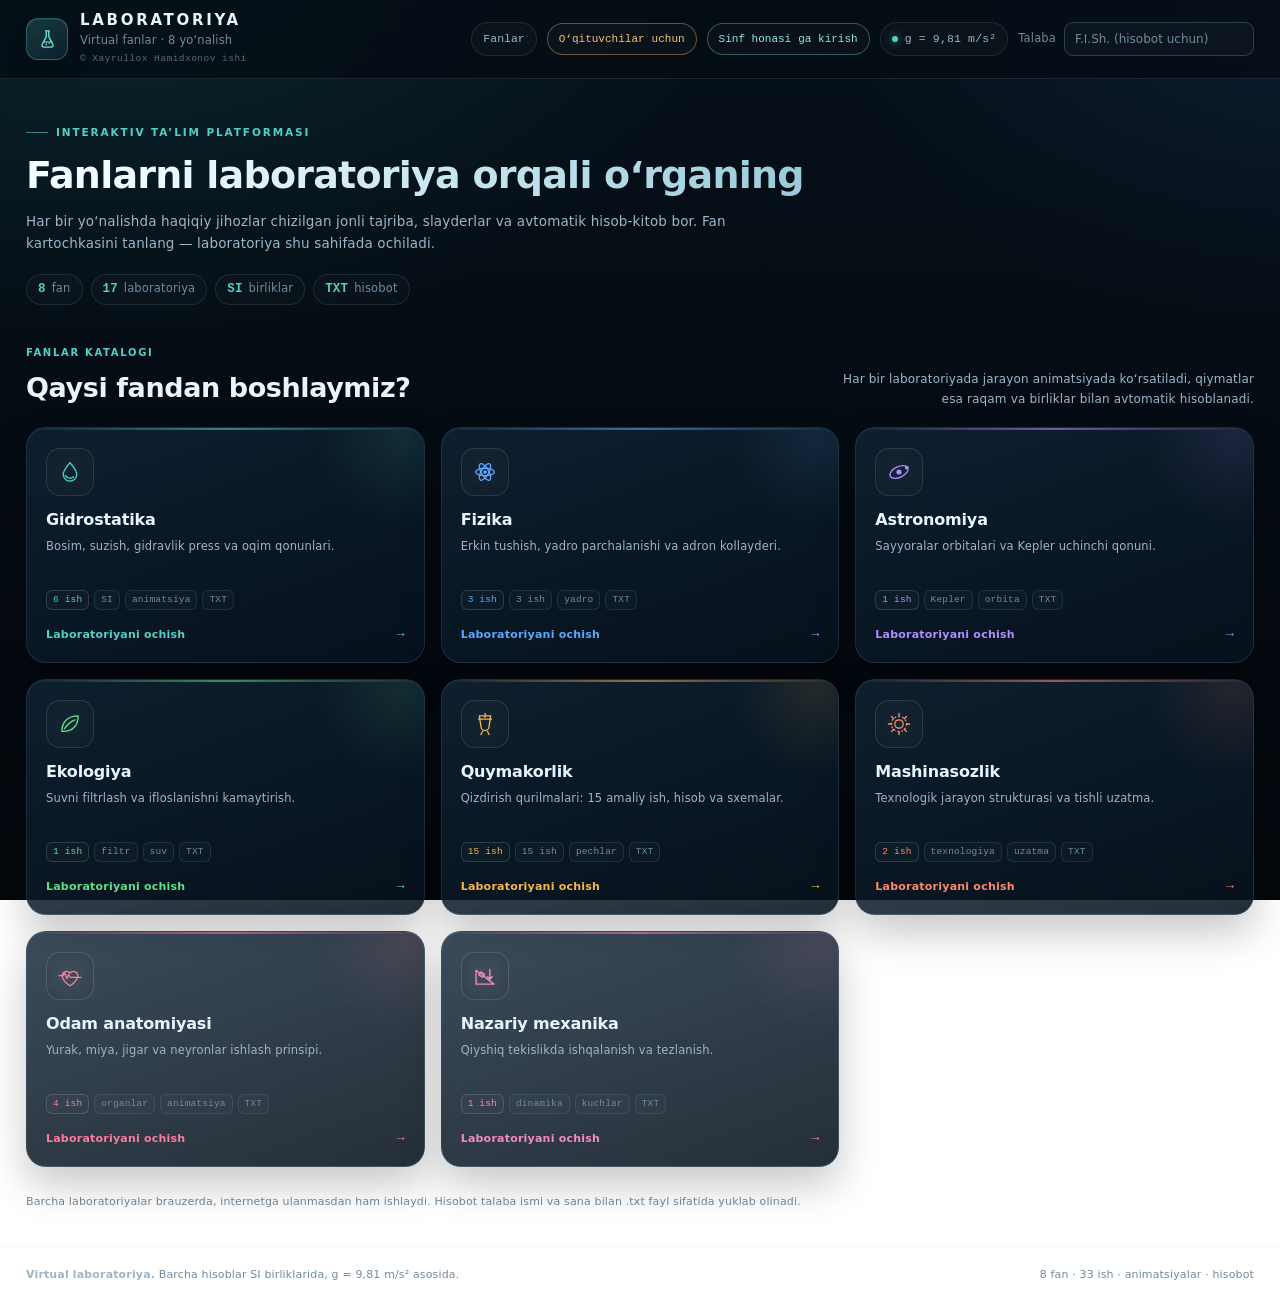
==== index.html @ 9d88ee36 "Replace demo teacher login with two hashed accounts Teacher IDs are twelve-digit numbers and passwor" ====
<!DOCTYPE html>
<html lang="uz">
<head>
<meta charset="UTF-8">
<meta name="viewport" content="width=device-width, initial-scale=1.0">
<title>Virtual laboratoriya — fanlar to‘plami</title>
<meta name="description" content="8 fan bo‘yicha interaktiv virtual laboratoriyalar: gidrostatika, fizika, astronomiya, ekologiya, quymakorlik, mashinasozlik, nazariy mexanika va odam anatomiyasi. Animatsiyalar, SI birliklar va hisobotlar.">
<style>
:root{
  --bg:#050d15;
  --ink:#e9f4fb;
  --muted:#9cb6c8;
  --dim:#6f8b9e;
  --line:rgba(150,205,235,.13);
  --line2:rgba(150,205,235,.24);
  --teal:#4fd1c5;
  --teal2:#2fb3a7;
  --amber:#f5b84b;
  --blue:#5aa9ff;
  --red:#ff6b6b;
  --green:#5ee08a;
  --panel:rgba(12,28,43,.72);
  --radius:18px;
  --mono:ui-monospace,SFMono-Regular,Menlo,Consolas,monospace;
  --ui:"Inter",system-ui,-apple-system,"Segoe UI",Roboto,sans-serif;
}
*{box-sizing:border-box}
html{scroll-behavior:smooth}
body{
  margin:0;
  color:var(--ink);
  background:
    radial-gradient(1100px 700px at 8% -8%,rgba(35,150,150,.18),transparent 60%),
    radial-gradient(900px 600px at 102% 0%,rgba(45,95,170,.16),transparent 55%),
    linear-gradient(180deg,#061019 0%,#050b12 55%,#04080d 100%);
  background-attachment:fixed;
  font-family:var(--ui);
  font-size:15px;
  line-height:1.5;
  letter-spacing:.01em;
  min-height:100vh;
  -webkit-font-smoothing:antialiased;
}
::selection{background:rgba(79,209,197,.28)}
button,input,select{font:inherit}
button{cursor:pointer}
h1,h2,h3,h4,p{margin:0}
ul{margin:0}
.shell{max-width:1460px;margin:0 auto;padding:0 26px}

/* ---------- top bar ---------- */
.topbar{
  position:sticky;top:0;z-index:60;
  background:rgba(5,13,20,.82);
  backdrop-filter:blur(18px);
  -webkit-backdrop-filter:blur(18px);
  border-bottom:1px solid var(--line);
}
.topbar-inner{
  max-width:1460px;margin:0 auto;padding:12px 26px;
  display:flex;align-items:center;gap:20px;
}
.brand{display:flex;align-items:center;gap:12px;min-width:0;color:inherit;text-decoration:none}
.brand-mark{
  width:42px;height:42px;flex:none;border-radius:12px;
  background:linear-gradient(145deg,rgba(79,209,197,.22),rgba(90,169,255,.10));
  border:1px solid rgba(79,209,197,.34);
  display:grid;place-items:center;
  box-shadow:inset 0 1px 0 rgba(255,255,255,.08),0 8px 24px rgba(0,0,0,.25);
}
.brand-mark svg{width:25px;height:25px}
.brand h1{font-size:15px;font-weight:750;letter-spacing:.18em;line-height:1.1}
.brand p{font-size:11.5px;color:var(--dim);margin-top:3px;white-space:nowrap}
.brand .credit{
  display:block;font-family:var(--mono);font-size:9.5px;letter-spacing:.05em;
  color:var(--dim);opacity:.72;margin-top:3px;white-space:nowrap;
  max-width:100%;overflow:hidden;text-overflow:ellipsis;
}
.top-metas{margin-left:auto;display:flex;align-items:center;gap:10px}
.chip{
  display:inline-flex;align-items:center;gap:7px;
  font-family:var(--mono);font-size:11.5px;color:var(--muted);
  border:1px solid var(--line);border-radius:999px;padding:7px 11px;
  background:rgba(255,255,255,.025);white-space:nowrap;
}
.chip i{width:6px;height:6px;border-radius:50%;background:var(--teal);box-shadow:0 0 10px rgba(79,209,197,.8)}
.nav-chip{cursor:pointer;transition:border-color .2s,color .2s,background .2s}
.nav-chip:hover{border-color:rgba(79,209,197,.45);color:var(--ink);background:rgba(79,209,197,.07)}
.student{display:flex;align-items:center;gap:8px;font-size:11.5px;color:var(--dim);white-space:nowrap}
.student input{
  width:190px;background:rgba(255,255,255,.03);border:1px solid var(--line2);
  border-radius:9px;padding:7px 10px;color:var(--ink);font-size:12px;outline:none;
  transition:border-color .2s,background .2s;
}
.student input:focus{border-color:rgba(79,209,197,.55);background:rgba(79,209,197,.05)}
.student input::placeholder{color:var(--dim)}
.nav-btn{
  display:inline-flex;align-items:center;gap:7px;cursor:pointer;
  font-family:var(--mono);font-size:11px;color:var(--muted);
  border:1px solid var(--line);border-radius:999px;padding:7px 11px;
  background:rgba(255,255,255,.025);white-space:nowrap;
  transition:border-color .2s,color .2s,background .2s;
}
.nav-btn:hover{color:var(--ink);border-color:var(--line2);background:rgba(255,255,255,.05)}
.nav-btn.teacher{border-color:rgba(245,184,75,.4);color:#f3c46d}
.nav-btn.teacher:hover{background:rgba(245,184,75,.09);border-color:rgba(245,184,75,.6)}
.nav-btn.join{border-color:rgba(79,209,197,.4);color:#8fe7de}
.nav-btn.join:hover{background:rgba(79,209,197,.09);border-color:rgba(79,209,197,.6)}

/* ---------- hero ---------- */
.hero{padding:38px 26px 6px;max-width:1460px;margin:0 auto}
.kicker{
  display:inline-flex;align-items:center;gap:8px;
  font-size:10.5px;font-weight:750;letter-spacing:.18em;text-transform:uppercase;
  color:var(--teal);margin-bottom:14px;
}
.kicker::before{content:"";width:22px;height:1px;background:var(--teal);opacity:.6}
.hero h2{
  font-size:clamp(25px,3vw,38px);line-height:1.12;font-weight:680;
  letter-spacing:-.02em;max-width:900px;
  background:linear-gradient(100deg,#f2fbff 10%,#b9dfea 55%,#7fb7c9 100%);
  -webkit-background-clip:text;background-clip:text;color:transparent;
}
.hero p{max-width:740px;color:var(--muted);font-size:13.5px;line-height:1.65;margin-top:13px}
.hero-stats{display:flex;flex-wrap:wrap;gap:8px;margin-top:20px}
.hero-stats span{
  display:inline-flex;align-items:baseline;gap:6px;font-size:11.5px;color:var(--dim);
  border:1px solid var(--line);border-radius:999px;padding:5px 11px;background:rgba(255,255,255,.02);
}
.hero-stats b{font-family:var(--mono);font-size:12.5px;color:var(--teal);font-weight:600}

/* ---------- tabs ---------- */
.tabs{
  display:flex;gap:7px;overflow-x:auto;scrollbar-width:none;
  padding:18px 26px 6px;max-width:1460px;margin:0 auto;
}
.tabs::-webkit-scrollbar{display:none}
.tab{
  display:inline-flex;align-items:center;gap:9px;flex:none;
  border:1px solid var(--line);border-radius:999px;
  background:rgba(255,255,255,.022);color:var(--muted);
  padding:9px 14px;font-size:12.5px;font-weight:550;
  transition:border-color .2s,background .2s,color .2s,transform .15s;
}
.tab:hover{border-color:var(--line2);color:var(--ink);background:rgba(255,255,255,.04)}
.tab .num{
  font-family:var(--mono);font-size:10px;color:var(--dim);
  border:1px solid var(--line);border-radius:6px;padding:1px 5px;line-height:1.4;
}
.tab.active{
  color:#f4fffd;border-color:rgba(79,209,197,.48);
  background:linear-gradient(135deg,rgba(79,209,197,.17),rgba(90,169,255,.08));
  box-shadow:0 0 0 1px rgba(79,209,197,.06) inset,0 8px 24px rgba(0,0,0,.22);
}
.tab.active .num{color:var(--teal);border-color:rgba(79,209,197,.35)}
.tab:active{transform:translateY(1px)}

/* ---------- lab layout ---------- */
main{padding-bottom:10px}
.lab{display:none;padding:20px 26px 0;max-width:1460px;margin:0 auto}
.lab.active{display:block;animation:fadein .35s ease}
@keyframes fadein{from{opacity:0;transform:translateY(6px)}to{opacity:1;transform:none}}
.lab-head{margin:9px 0 20px;max-width:900px}
.eyebrow{
  font-size:10px;font-weight:750;letter-spacing:.17em;text-transform:uppercase;
  color:var(--teal);margin-bottom:8px;
}
.lab-head h2{font-size:clamp(20px,2.2vw,28px);font-weight:650;letter-spacing:-.015em;line-height:1.22}
.lab-head .goal{color:var(--muted);font-size:13px;line-height:1.65;margin-top:9px;max-width:780px}
.lab-body{
  display:grid;grid-template-columns:minmax(0,1.55fr) minmax(330px,.85fr);
  gap:20px;align-items:start;
}
.stage-wrap{
  position:sticky;top:88px;
  border-radius:var(--radius);border:1px solid var(--line);
  background:#08131e;overflow:hidden;
  box-shadow:0 26px 70px rgba(0,0,0,.38);
}
.stage-wrap canvas{display:block;width:100%;height:auto;touch-action:none}
.anatomy-switch{
  position:absolute;z-index:8;top:14px;left:14px;display:inline-flex;gap:4px;padding:4px;
  border-radius:999px;background:rgba(5,16,25,.74);border:1px solid rgba(150,205,235,.2);
  backdrop-filter:blur(14px);-webkit-backdrop-filter:blur(14px);
  box-shadow:0 10px 26px rgba(0,0,0,.4);
}
.anatomy-switch[hidden]{display:none}
.anatomy-switch button{
  border:0;background:transparent;color:rgba(203,228,240,.66);
  font:650 11px/1 var(--ui);padding:9px 13px;border-radius:999px;transition:color .2s,background .2s;
}
.anatomy-switch button.active{
  color:#061319;
  background:linear-gradient(135deg,rgba(255,255,255,.97),var(--glow-solid,#9ff0e7));
  box-shadow:0 4px 16px rgba(0,0,0,.28);
}
.anatomy-3d{
  position:absolute;inset:0;z-index:6;overflow:hidden;
  background:
    radial-gradient(55% 60% at 50% 42%,var(--glow,rgba(255,122,156,.12)),transparent 74%),
    radial-gradient(85% 70% at 50% 118%,rgba(0,0,0,.65),transparent 62%),
    linear-gradient(180deg,#111820 0%,#0a0f14 72%,#080b0f 100%);
}
.anatomy-3d[hidden]{display:none}
.anatomy-3d canvas{position:absolute;inset:0;width:100%;height:100%;display:block;touch-action:none;cursor:grab}
.anatomy-3d canvas:active{cursor:grabbing}
.anatomy-chip{
  position:absolute;z-index:3;top:14px;right:14px;display:inline-flex;align-items:center;gap:7px;
  padding:8px 12px;border-radius:999px;background:rgba(8,14,20,.72);
  border:1px solid rgba(180,200,215,.16);backdrop-filter:blur(12px);
  font:700 10px/1 var(--mono);letter-spacing:.09em;color:rgba(228,232,236,.8);
}
.anatomy-chip i{width:6px;height:6px;border-radius:50%;background:var(--glow-solid,#7ee0c8);box-shadow:0 0 10px var(--glow-solid,#7ee0c8)}
.anatomy-material{
  position:absolute;z-index:3;left:14px;bottom:14px;display:inline-flex;gap:4px;padding:4px;
  border-radius:999px;background:rgba(8,14,20,.72);border:1px solid rgba(180,200,215,.16);
  backdrop-filter:blur(12px);-webkit-backdrop-filter:blur(12px);
}
.anatomy-material button{
  border:0;background:transparent;color:rgba(203,228,240,.66);
  font:650 10px/1 var(--ui);padding:8px 11px;border-radius:999px;transition:color .2s,background .2s;
}
.anatomy-material button.active{
  color:#061319;
  background:linear-gradient(135deg,rgba(255,255,255,.95),var(--glow-solid,#9ff0e7));
}
.anatomy-bottom{position:absolute;z-index:3;left:14px;right:14px;bottom:14px;display:flex;align-items:flex-end;justify-content:flex-end;gap:12px;pointer-events:none}
.anatomy-hint{font:500 10px/1.4 var(--mono);color:rgba(170,190,205,.55);text-align:right;text-shadow:0 1px 8px rgba(0,0,0,.5)}
@media (max-width:640px){
  .anatomy-switch{top:10px;left:10px}
  .anatomy-switch button{padding:8px 10px;font-size:10px}
  .anatomy-chip{top:10px;right:10px;font-size:9px;padding:7px 9px}
  .anatomy-material{left:10px;bottom:10px}
  .anatomy-material button{padding:7px 9px;font-size:9px}
  .anatomy-bottom{left:10px;right:10px;bottom:10px}
  .anatomy-hint{display:none}
}
.live-badge{
  position:absolute;right:14px;bottom:14px;
  display:inline-flex;align-items:center;gap:7px;
  font-family:var(--mono);font-size:10px;letter-spacing:.08em;text-transform:uppercase;
  color:var(--muted);background:rgba(5,14,22,.72);
  border:1px solid var(--line);border-radius:999px;padding:5px 9px;
  backdrop-filter:blur(8px);
}
.live-badge .dot{
  width:6px;height:6px;border-radius:50%;background:var(--green);
  box-shadow:0 0 0 0 rgba(94,224,138,.6);animation:pulse 2.2s infinite;
}
@keyframes pulse{
  0%{box-shadow:0 0 0 0 rgba(94,224,138,.5)}
  70%{box-shadow:0 0 0 7px rgba(94,224,138,0)}
  100%{box-shadow:0 0 0 0 rgba(94,224,138,0)}
}

/* ---------- side cards ---------- */
.side{display:flex;flex-direction:column;gap:12px;min-width:0}
.card{
  background:linear-gradient(180deg,rgba(15,34,51,.78),rgba(8,20,32,.78));
  border:1px solid var(--line);border-radius:16px;padding:15px 15px 14px;
  box-shadow:inset 0 1px 0 rgba(255,255,255,.03);
}
.card h3{
  font-size:10px;font-weight:750;letter-spacing:.16em;text-transform:uppercase;
  color:var(--dim);margin:0 0 11px;
}
.eq-list{display:flex;flex-wrap:wrap;gap:5px;margin:0;padding:0;list-style:none}
.eq-list li{
  font-size:11px;color:var(--muted);border:1px solid var(--line);
  border-radius:999px;padding:3px 8px;background:rgba(255,255,255,.02);
}
.hint{font-size:11px;line-height:1.55;color:var(--dim);margin-top:9px}
.hint b{color:var(--muted);font-weight:600}

/* controls */
.control{display:block;margin-bottom:13px}
.control:last-child{margin-bottom:0}
.control .row{display:flex;justify-content:space-between;align-items:baseline;gap:8px;margin-bottom:6px}
.control .name{font-size:12px;color:var(--muted)}
.control output{
  font-family:var(--mono);font-size:11.5px;color:var(--teal);
  background:rgba(79,209,197,.07);border:1px solid rgba(79,209,197,.18);
  border-radius:7px;padding:2px 7px;white-space:nowrap;
}
input[type=range]{
  -webkit-appearance:none;appearance:none;display:block;width:100%;
  height:24px;margin:0;background:transparent;cursor:pointer;
}
input[type=range]::-webkit-slider-runnable-track{
  height:5px;border-radius:999px;
  background:linear-gradient(90deg,rgba(79,209,197,.55),rgba(90,169,255,.42));
}
input[type=range]::-webkit-slider-thumb{
  -webkit-appearance:none;appearance:none;width:16px;height:16px;border-radius:50%;
  margin-top:-5.5px;background:#eafcff;border:3px solid #2fb3a7;
  box-shadow:0 0 0 4px rgba(79,209,197,.10),0 2px 6px rgba(0,0,0,.35);
}
input[type=range]::-moz-range-track{height:5px;border-radius:999px;background:linear-gradient(90deg,rgba(79,209,197,.55),rgba(90,169,255,.42))}
input[type=range]::-moz-range-thumb{width:12px;height:12px;border-radius:50%;background:#eafcff;border:3px solid #2fb3a7}
select{
  width:100%;background:#0b1c2a;color:var(--ink);border:1px solid var(--line2);
  border-radius:9px;padding:8px 10px;font-size:12.5px;outline:none;margin-top:2px;
  transition:border-color .2s;
}
select:focus{border-color:rgba(79,209,197,.55)}

/* buttons */
.btn{
  display:inline-flex;align-items:center;justify-content:center;gap:7px;
  border-radius:10px;padding:9px 13px;font-size:12px;font-weight:650;
  border:1px solid var(--line2);background:rgba(255,255,255,.03);color:var(--ink);
  transition:border-color .2s,background .2s,transform .12s,box-shadow .2s;
}
.btn:hover{border-color:rgba(79,209,197,.4);background:rgba(79,209,197,.06)}
.btn:active{transform:translateY(1px)}
.btn.primary{
  border-color:transparent;color:#04211f;
  background:linear-gradient(135deg,#61e0d3,#3cb9cf);
  box-shadow:0 8px 22px rgba(47,179,167,.18);
}
.btn.primary:hover{background:linear-gradient(135deg,#74eadf,#4ac6da)}
.btn.wide{width:100%}
.btn-row{display:flex;flex-wrap:wrap;gap:7px;margin-top:4px}

/* results */
.big-result{
  display:flex;flex-direction:column;gap:1px;
  padding:12px 14px;border-radius:13px;margin-bottom:11px;
  background:linear-gradient(135deg,rgba(79,209,197,.13),rgba(90,169,255,.05));
  border:1px solid rgba(79,209,197,.2);
}
.big-result b{
  font-family:var(--mono);font-size:24px;font-weight:650;line-height:1.2;
  color:#defffa;letter-spacing:-.02em;
}
.big-result small{font-size:10.5px;color:var(--muted)}
.readout{width:100%;border-collapse:collapse;font-size:12px}
.readout td{padding:6px 0;border-bottom:1px solid rgba(150,205,235,.07);vertical-align:baseline}
.readout tr:last-child td{border-bottom:0}
.readout td:first-child{color:var(--muted);padding-right:10px}
.readout td:last-child{text-align:right;white-space:nowrap}
.readout b{font-family:var(--mono);font-weight:600;color:var(--ink);font-size:12px}
.readout .unit{color:var(--dim);font-size:10px;margin-left:2px}
.readout tr.accent td{color:var(--teal)}
.readout tr.accent b{color:#9ff0e7}
.sect-table{width:100%;border-collapse:collapse;font-size:11px;margin-top:8px}
.sect-table th{
  text-align:right;color:var(--dim);font-weight:600;font-size:9px;
  letter-spacing:.05em;text-transform:uppercase;padding:4px 0 5px;
  border-bottom:1px solid var(--line);white-space:nowrap;
}
.sect-table th:first-child{text-align:left}
.sect-table td{
  padding:7px 0;border-bottom:1px solid rgba(150,205,235,.07);
  color:var(--muted);text-align:right;font-family:var(--mono);white-space:nowrap;
}
.sect-table td:first-child{text-align:left;font-family:inherit;padding-right:6px}
.sect-table tr:last-child td{border-bottom:0}
.sect-table .sect-no{
  display:inline-grid;place-items:center;width:15px;height:15px;border-radius:50%;
  margin-right:5px;font-family:var(--mono);font-size:9px;font-weight:700;
  color:#a9d2ff;background:rgba(90,169,255,.14);border:1px solid rgba(90,169,255,.3);
}
.sect-table tr.throat td{color:#9ff0e7}
.sect-table tr.throat .sect-no{color:#9ff0e7;background:rgba(79,209,197,.15);border-color:rgba(79,209,197,.34)}
.state-banner{
  display:flex;align-items:center;gap:8px;
  padding:9px 11px;border-radius:11px;margin-bottom:11px;
  font-size:12px;font-weight:650;border:1px solid var(--line);
  color:var(--muted);background:rgba(255,255,255,.025);
}
.state-banner::before{content:"";width:7px;height:7px;border-radius:50%;background:currentColor;flex:none}
.state-banner.ok{color:#7de9a8;background:rgba(94,224,138,.07);border-color:rgba(94,224,138,.22)}
.state-banner.bad{color:#ff9292;background:rgba(255,107,107,.07);border-color:rgba(255,107,107,.22)}
.state-banner.eq{color:#84c4ff;background:rgba(90,169,255,.07);border-color:rgba(90,169,255,.22)}
.state-banner.held{color:#e9c87c;background:rgba(245,184,75,.07);border-color:rgba(245,184,75,.2)}

/* calculation */
.calc-box{
  background:rgba(4,12,19,.55);border:1px solid var(--line);border-radius:11px;
  padding:11px 12px;font-family:var(--mono);font-size:11.5px;line-height:1.85;
  color:#cfe3ef;white-space:pre-wrap;word-break:break-word;overflow-wrap:anywhere;
}
.calc-box + .btn{margin-top:10px}
.report-btn{width:100%;margin-top:10px}

/* reference */
.reference{padding:48px 26px 30px;max-width:1460px;margin:0 auto}
.section-head{margin-bottom:20px}
.section-head h2{font-size:clamp(20px,2.2vw,27px);font-weight:650;letter-spacing:-.015em}
.ref-grid{display:grid;grid-template-columns:repeat(2,minmax(0,1fr));gap:14px}
.ref-card h3{margin-bottom:12px}
.formula-list{display:flex;flex-direction:column;gap:0;margin:0;padding:0;list-style:none}
.formula-list li{
  display:flex;align-items:baseline;justify-content:space-between;gap:12px;
  padding:7px 0;border-bottom:1px dashed rgba(150,205,235,.08);
  font-size:12px;color:var(--muted);
}
.formula-list li:last-child{border-bottom:0;padding-bottom:0}
.formula-list code{font-family:var(--mono);color:#9ff0e7;font-size:11.5px;white-space:nowrap}
.ref-table{width:100%;border-collapse:collapse;font-size:12px}
.ref-table th{
  text-align:left;color:var(--dim);font-weight:600;font-size:10px;
  letter-spacing:.08em;text-transform:uppercase;padding:5px 0;border-bottom:1px solid var(--line);
}
.ref-table td{padding:6px 0;border-bottom:1px solid rgba(150,205,235,.06);color:var(--muted)}
.ref-table tr:last-child td{border-bottom:0}
.ref-table td:last-child{text-align:right;font-family:var(--mono);color:var(--ink);white-space:nowrap}
.unit-list{display:grid;grid-template-columns:1fr 1fr;gap:7px 14px;margin:0;padding:0;list-style:none}
.unit-list li{font-size:11.5px;color:var(--muted);display:flex;justify-content:space-between;gap:8px;border-bottom:1px dashed rgba(150,205,235,.07);padding-bottom:7px}
.unit-list code{font-family:var(--mono);color:#9ff0e7;font-size:11px;white-space:nowrap}

/* ---------- views & home ---------- */
.view{display:none}
.view.active{display:block}
.home-hero{padding-bottom:10px}
.home-hero h2{max-width:980px}
.home-hero p{max-width:780px}
.catalog{max-width:1460px;margin:0 auto;padding:30px 26px 10px}
.catalog-head{display:flex;align-items:flex-end;justify-content:space-between;gap:24px;margin-bottom:18px}
.catalog-head h2{font-size:clamp(20px,2.2vw,27px);font-weight:650;letter-spacing:-.015em}
.catalog-head p{color:var(--muted);font-size:12px;line-height:1.6;max-width:430px;text-align:right}
.subject-grid{display:grid;grid-template-columns:repeat(3,minmax(0,1fr));gap:16px}
.subject-card{
  --accent:#4fd1c5;
  position:relative;display:flex;flex-direction:column;gap:12px;
  min-height:236px;padding:20px 19px 17px;text-align:left;color:var(--ink);text-decoration:none;
  border:1px solid var(--line);border-radius:20px;overflow:hidden;
  background:linear-gradient(160deg,rgba(16,36,54,.82),rgba(7,18,29,.88));
  box-shadow:inset 0 1px 0 rgba(255,255,255,.03),0 18px 40px rgba(0,0,0,.22);
  transition:transform .2s ease,border-color .2s ease,box-shadow .2s ease;
}
.subject-card::before{
  content:"";position:absolute;left:0;right:0;top:0;height:2px;
  background:linear-gradient(90deg,transparent,var(--accent),transparent);opacity:.55;
}
.subject-card::after{
  content:"";position:absolute;width:180px;height:180px;right:-70px;top:-80px;border-radius:50%;
  background:radial-gradient(circle,var(--accent),transparent 68%);opacity:.10;pointer-events:none;
}
.subject-card:hover,.subject-card:focus-visible{
  transform:translateY(-3px);border-color:var(--accent);
  box-shadow:0 24px 50px rgba(0,0,0,.32),0 0 0 1px rgba(255,255,255,.03) inset;
  outline:none;
}
.subject-icon{
  width:48px;height:48px;border-radius:14px;display:grid;place-items:center;flex:none;
  color:var(--accent);border:1px solid rgba(255,255,255,.10);
  background:rgba(255,255,255,.035);
  box-shadow:0 0 22px rgba(0,0,0,.2) inset;
}
.subject-icon svg{width:26px;height:26px}
.subject-card h3{font-size:16px;font-weight:680;letter-spacing:-.01em}
.subject-card .tagline{color:var(--muted);font-size:11.5px;line-height:1.55;margin-top:-6px}
.subject-meta{display:flex;flex-wrap:wrap;gap:5px;margin-top:auto}
.subject-meta span{
  font-family:var(--mono);font-size:9.5px;color:var(--dim);
  border:1px solid var(--line);border-radius:6px;padding:2px 6px;background:rgba(255,255,255,.02);
}
.subject-meta .count{color:var(--accent);border-color:rgba(255,255,255,.14)}
.subject-cta{display:flex;align-items:center;justify-content:space-between;gap:10px;padding-top:3px}
.subject-cta b{font-size:11px;font-weight:650;color:var(--accent);letter-spacing:.02em}
.subject-cta em{font-style:normal;font-family:var(--mono);font-size:13px;color:var(--accent)}
.home-note{
  max-width:1460px;margin:16px auto 0;padding:0 26px;color:var(--dim);
  font-size:11px;line-height:1.6;
}
.back-link{
  display:inline-flex;align-items:center;gap:6px;margin-bottom:16px;
  border:1px solid var(--line);border-radius:999px;background:rgba(255,255,255,.025);
  color:var(--muted);font-size:11.5px;padding:6px 11px;transition:border-color .2s,color .2s;
}
.back-link:hover{border-color:var(--line2);color:var(--ink)}
.subject-hero .hero-stats span{color:var(--muted)}
.subject-hero .hero-stats b{color:inherit}

/* ---------- subject lab tabs & notes ---------- */
.lab-tabs{
  display:flex;flex-wrap:wrap;gap:8px;
  max-width:1460px;margin:14px auto 0;padding:0 26px;
}
.lab-tab{
  display:inline-flex;align-items:center;
  border:1px solid var(--line);border-radius:999px;
  background:rgba(255,255,255,.022);color:var(--muted);
  padding:8px 14px;font-size:12px;font-weight:550;
  transition:border-color .2s,background .2s,color .2s;
}
.lab-tab:hover{border-color:var(--line2);color:var(--ink);background:rgba(255,255,255,.04)}
.lab-tab.active{
  color:#fff6f2;border-color:rgba(255,138,107,.5);
  background:linear-gradient(135deg,rgba(255,138,107,.16),rgba(245,184,75,.08));
}
.lab-notes{max-width:1460px;margin:0 auto;padding:6px 26px 40px}
.notes-grid{display:grid;grid-template-columns:1.15fr 1fr;gap:16px}
.notes-grid:has(#subject-steps-card[hidden]){grid-template-columns:1fr}
.hydro-quiz-notes .notes-grid{grid-template-columns:1fr}
.notes-grid ol{margin:10px 0 0 18px;color:var(--muted);font-size:12px;line-height:1.75}
.notes-grid li{padding-left:4px}
.notes-grid li::marker{color:var(--teal);font-family:var(--mono);font-size:11px}
.notes-grid li.quiz-empty{list-style:none;color:var(--dim);font-size:11.5px;line-height:1.6;padding-left:0}

/* quiz */
.quiz-head-row{display:flex;align-items:center;justify-content:space-between;gap:10px;flex-wrap:wrap;margin-bottom:11px}
.quiz-head-row h3{margin:0}
.quiz-switch{display:flex;gap:3px;padding:3px;border:1px solid var(--line);border-radius:999px;background:rgba(255,255,255,.02)}
.quiz-switch button{
  border:0;background:transparent;color:var(--dim);border-radius:999px;
  font-size:9.5px;font-weight:750;letter-spacing:.09em;text-transform:uppercase;padding:5px 10px;
  transition:color .15s,background .15s;
}
.quiz-switch button:hover{color:var(--muted)}
.quiz-switch button.active{color:#04211f;background:linear-gradient(135deg,#61e0d3,#3cb9cf)}
.quiz-top{display:flex;align-items:center;justify-content:space-between;gap:10px;margin-bottom:8px}
.quiz-top span{font-size:9.5px;font-weight:750;letter-spacing:.14em;text-transform:uppercase;color:var(--dim)}
.quiz-top b{font-family:var(--mono);font-size:11px;font-weight:600;color:var(--teal)}
.quiz-bar{height:4px;border-radius:999px;background:rgba(255,255,255,.06);overflow:hidden;margin-bottom:14px}
.quiz-bar i{display:block;height:100%;border-radius:999px;background:linear-gradient(90deg,#61e0d3,#5aa9ff);transition:width .25s}
.quiz-q{font-size:14px;line-height:1.5;font-weight:650;color:var(--ink);margin-bottom:12px}
.quiz-opts{display:grid;gap:7px}
.quiz-opt{
  display:flex;align-items:center;gap:10px;width:100%;text-align:left;
  border:1px solid var(--line2);background:rgba(255,255,255,.025);color:var(--ink);
  border-radius:11px;padding:9px 11px;font-size:12.5px;line-height:1.4;
  transition:border-color .15s,background .15s;
}
.quiz-opt:hover:not(:disabled){border-color:rgba(79,209,197,.45);background:rgba(79,209,197,.06)}
.quiz-opt:disabled{cursor:default}
.quiz-letter{
  display:grid;place-items:center;flex:none;width:20px;height:20px;border-radius:6px;
  font-family:var(--mono);font-size:10px;color:var(--dim);
  background:rgba(255,255,255,.04);border:1px solid var(--line);
}
.quiz-opt.ok{border-color:rgba(94,224,138,.5);background:rgba(94,224,138,.1)}
.quiz-opt.ok .quiz-letter{color:#7de9a8;border-color:rgba(94,224,138,.4);background:rgba(94,224,138,.1)}
.quiz-opt.bad{border-color:rgba(255,107,107,.5);background:rgba(255,107,107,.1)}
.quiz-opt.bad .quiz-letter{color:#ff9292;border-color:rgba(255,107,107,.4);background:rgba(255,107,107,.1)}
.quiz-note{
  margin-top:11px;padding:9px 11px;border-radius:10px;border:1px solid var(--line);
  background:rgba(255,255,255,.02);color:var(--muted);font-size:11.5px;line-height:1.55;
}
.quiz-note b{color:#9ff0e7;font-weight:650}
.quiz-note.bad b{color:#ff9292}
.quiz-actions{display:flex;flex-wrap:wrap;gap:7px;margin-top:12px}
.quiz-timer{font-family:var(--mono);font-size:11px;color:var(--muted)}
.quiz-timer.hot{color:var(--amber)}
.quiz-result .quiz-score{display:block;font-family:var(--mono);font-size:34px;line-height:1.1;color:var(--teal);margin:6px 0 4px}
.quiz-result p{font-size:12px;color:var(--muted);line-height:1.55}
.quiz-kicker{font-size:9.5px;font-weight:750;letter-spacing:.14em;text-transform:uppercase;color:var(--dim)}

/* ---------- teacher panel / classroom ---------- */
body.tp-lock{overflow:hidden}
.tp-overlay{
  position:fixed;inset:0;z-index:120;overflow-y:auto;
  display:flex;align-items:flex-start;justify-content:center;
  padding:24px 18px;
  background:rgba(3,8,13,.84);
  backdrop-filter:blur(16px);-webkit-backdrop-filter:blur(16px);
}
.tp-overlay[hidden]{display:none}
.tp-sheet{
  width:min(720px,100%);margin:auto;padding:22px;
  background:linear-gradient(180deg,rgba(13,30,46,.98),rgba(7,17,27,.99));
  border:1px solid var(--line2);border-radius:20px;
  box-shadow:0 30px 90px rgba(0,0,0,.6);
}
.tp-sheet.wide{width:min(1240px,100%)}
.tp-top{display:flex;align-items:flex-start;justify-content:space-between;gap:16px;margin-bottom:16px}
.tp-kicker{font-size:9.5px;font-weight:750;letter-spacing:.16em;text-transform:uppercase;color:var(--teal)}
.tp-top h2{font-size:20px;margin-top:6px;line-height:1.25}
.tp-close{
  flex:none;width:32px;height:32px;border-radius:10px;cursor:pointer;
  border:1px solid var(--line);background:rgba(255,255,255,.03);
  color:var(--muted);font-size:18px;line-height:1;display:grid;place-items:center;
}
.tp-close:hover{color:var(--ink);border-color:var(--line2)}
.tp-field{display:block;margin-bottom:12px}
.tp-field span{display:block;font-size:11px;color:var(--muted);margin-bottom:6px}
.tp-field input{
  width:100%;background:rgba(255,255,255,.03);border:1px solid var(--line2);
  border-radius:10px;padding:10px 12px;color:var(--ink);font-size:14px;
  outline:none;transition:border-color .2s,background .2s;
}
.tp-field input:focus{border-color:rgba(79,209,197,.55);background:rgba(79,209,197,.05)}
.tp-err{margin:0 0 12px;padding:9px 11px;border-radius:10px;border:1px solid rgba(255,107,107,.35);background:rgba(255,107,107,.08);color:#ffb0b0;font-size:11.5px;line-height:1.5}
.tp-hint{margin-top:14px;font-size:11px;line-height:1.65;color:var(--dim)}
.tp-hint b{color:var(--muted);font-family:var(--mono);font-weight:600}
.tp-user{display:flex;align-items:center;justify-content:space-between;gap:12px;flex-wrap:wrap;margin-bottom:14px;font-size:12px;color:var(--muted)}
.tp-user b{color:var(--ink)}
.tp-linkbtn{border:1px solid var(--line);background:transparent;color:var(--dim);border-radius:9px;padding:6px 10px;font-size:10.5px;cursor:pointer}
.tp-linkbtn:hover{color:var(--ink);border-color:var(--line2)}
.tp-drop{
  border:1px dashed rgba(79,209,197,.42);border-radius:16px;padding:26px 18px;text-align:center;
  background:rgba(79,209,197,.04);transition:border-color .2s,background .2s;
}
.tp-drop.drag{border-color:var(--teal);background:rgba(79,209,197,.1)}
.tp-drop b{display:block;font-size:15px;margin-bottom:6px}
.tp-drop span{display:block;color:var(--dim);font-size:11.5px;line-height:1.55;margin-bottom:14px}
.tp-progress{margin-top:14px}
.tp-progress i{display:block;height:4px;width:0;border-radius:999px;background:linear-gradient(90deg,#61e0d3,#5aa9ff);transition:width .35s}
.tp-progress span{display:block;margin-top:7px;font-size:11px;color:var(--muted)}
.tp-links{display:flex;flex-wrap:wrap;gap:14px;margin-top:13px}
.tp-link{border:0;background:none;padding:0;color:var(--teal);font-size:11px;text-decoration:underline;cursor:pointer}
.tp-link:hover{color:#8ff1e8}
.tp-guide{margin-top:12px;padding:12px 13px;border:1px solid var(--line);border-radius:12px;background:rgba(255,255,255,.02);font-size:11.5px;line-height:1.65;color:var(--muted)}
.tp-guide b{color:var(--ink)}
.tp-guide pre{
  margin:8px 0 0;padding:10px;border-radius:9px;overflow-x:auto;
  background:rgba(0,0,0,.28);border:1px solid var(--line);
  font-family:var(--mono);font-size:10.5px;line-height:1.55;color:#bfe9e2;
}
.tp-rooms{display:grid;gap:8px;margin-top:18px}
.tp-empty{margin:14px 0 0;font-size:11.5px;color:var(--dim)}
.tp-room{
  display:flex;align-items:center;gap:10px;
  border:1px solid var(--line);border-radius:12px;padding:10px 12px;
  background:rgba(255,255,255,.02);
}
.tp-room-code{font-family:var(--mono);font-size:12px;font-weight:700;letter-spacing:.1em;color:var(--teal);flex:none}
.tp-room-main{flex:1;min-width:0}
.tp-room-main b{display:block;font-size:12px;font-weight:600;white-space:nowrap;overflow:hidden;text-overflow:ellipsis}
.tp-room-main span{display:block;font-size:10.5px;color:var(--dim);margin-top:2px}
.tp-room button{
  flex:none;border:1px solid var(--line2);background:rgba(255,255,255,.03);
  color:var(--muted);border-radius:9px;padding:6px 11px;font-size:10.5px;cursor:pointer;
}
.tp-room button:hover{color:var(--ink);border-color:rgba(79,209,197,.5)}
.tp-classroom-top{
  position:sticky;top:-24px;z-index:2;margin:-22px -22px 16px;padding:16px 22px;
  background:rgba(6,15,24,.97);border-bottom:1px solid var(--line);border-radius:20px 20px 0 0;
}
.tp-code-row{display:flex;align-items:center;gap:12px;flex-wrap:wrap;margin-top:4px}
.tp-code{font-family:var(--mono);font-size:28px;font-weight:700;letter-spacing:.22em;color:var(--teal);line-height:1.1}
.tp-copy{
  border:1px solid rgba(79,209,197,.4);background:rgba(79,209,197,.06);
  color:#9ff0e7;border-radius:9px;padding:6px 11px;font-size:10.5px;cursor:pointer;
}
.tp-copy:hover{background:rgba(79,209,197,.12)}
.tp-room-meta{display:flex;flex-wrap:wrap;gap:6px 16px;margin-top:7px;font-size:11px;color:var(--dim)}
.cr-head{margin-bottom:16px}
.cr-head h2{font-size:19px;line-height:1.3}
.cr-head p{margin-top:7px;font-size:12px;line-height:1.6;color:var(--muted)}
.cr-badge{
  display:inline-flex;align-items:center;gap:7px;margin-top:10px;
  font-family:var(--mono);font-size:10px;letter-spacing:.08em;text-transform:uppercase;
  color:#9ff0e7;border:1px solid rgba(79,209,197,.3);border-radius:999px;padding:4px 9px;
  background:rgba(79,209,197,.06);
}
.cr-grid{display:grid;grid-template-columns:minmax(0,1.35fr) minmax(290px,.75fr);gap:16px}
.cr-canvas-wrap{
  position:relative;border:1px solid var(--line2);border-radius:18px;overflow:hidden;
  background:#06131f;min-height:340px;
}
.cr-canvas-wrap canvas{display:block;width:100%;height:100%;min-height:340px}
.cr-side{display:flex;flex-direction:column;gap:12px;min-width:0}
.cr-side .card{background:rgba(255,255,255,.025)}
.cr-note{margin-top:10px;font-size:10.5px;line-height:1.55;color:var(--dim)}
.cr-formula{
  font-family:var(--mono);font-size:11px;line-height:1.7;color:#bfe9e2;
  word-break:break-word;
}
.cr-formula b{color:var(--teal);font-weight:600}

.air-variant{display:flex;align-items:center;gap:10px;margin-bottom:4px}
.air-variant select{
  flex:1;min-width:0;background:rgba(255,255,255,.03);border:1px solid var(--line2);
  border-radius:10px;padding:9px 10px;color:var(--ink);font-size:12.5px;outline:none;
}
.air-variant select:focus{border-color:rgba(79,209,197,.55)}
.air-count{flex:none;font-family:var(--mono);font-size:10px;color:var(--teal)}
.air-inputs{display:grid;grid-template-columns:1fr 1fr;gap:8px 10px}
.air-inputs label{display:flex;flex-direction:column;gap:4px;font-size:10.5px;color:var(--muted)}
.air-inputs input{
  width:100%;min-width:0;background:rgba(255,255,255,.03);border:1px solid var(--line2);
  border-radius:9px;padding:7px 9px;color:var(--ink);font-size:12px;
  font-family:var(--mono);outline:none;transition:border-color .2s;
}
.air-inputs input:focus{border-color:rgba(79,209,197,.55);background:rgba(79,209,197,.05)}
.air-big b{font-size:26px}
.air-big.ok b{color:#8ff1e8}
.air-big.bad b{color:#ff9090}
.air-big small{display:block;margin-top:4px}
.air-status{
  display:inline-block;margin-top:10px;padding:5px 10px;border-radius:999px;
  font-size:10.5px;font-weight:700;letter-spacing:.02em;
  border:1px solid var(--line);color:var(--muted);background:rgba(255,255,255,.03);
}
.air-status.ok{color:#8ff1e8;border-color:rgba(79,209,197,.4);background:rgba(79,209,197,.08)}
.air-status.bad{color:#ffb0b0;border-color:rgba(255,107,107,.4);background:rgba(255,107,107,.08)}
.air-table{width:100%;border-collapse:collapse;font-size:11.5px;margin-top:12px}
.air-table th{
  font-size:9px;font-weight:700;letter-spacing:.06em;text-transform:uppercase;
  color:var(--dim);text-align:right;padding:0 4px 6px;border-bottom:1px solid var(--line);
}
.air-table th:first-child{text-align:left}
.air-table td{
  padding:6px 4px;border-bottom:1px solid rgba(150,205,235,.07);
  text-align:right;font-family:var(--mono);color:var(--muted);
}
.air-table td:first-child{text-align:left;font-family:inherit;color:var(--ink);font-weight:600}
.air-table tr:last-child td{border-bottom:0}
.air-table td.good{color:#8ff1e8}
.air-table td.bad{color:#ff9090}
.air-conclusion{margin:0;font-size:11.5px;line-height:1.65;color:var(--muted)}
.air-devices{margin:9px 0 0;padding-left:16px;font-size:11px;line-height:1.6;color:var(--dim)}
.air-devices li{margin-bottom:4px}
.air-formulas{margin-top:12px;border-top:1px solid var(--line);padding-top:10px}
.air-formulas summary{
  cursor:pointer;font-size:10.5px;color:var(--teal);list-style:none;
}
.air-formulas summary::-webkit-details-marker{display:none}
.air-formulas summary::before{content:"▸ ";color:var(--dim)}
.air-formulas[open] summary::before{content:"▾ "}
.air-formulas pre{
  margin:8px 0 0;padding:10px;border-radius:9px;overflow-x:auto;
  background:rgba(0,0,0,.28);border:1px solid var(--line);
  font-family:var(--mono);font-size:10px;line-height:1.6;color:#bfe9e2;
}
.air-students{margin-top:16px}
.air-students .air-students-list{
  display:grid;grid-template-columns:repeat(auto-fill,minmax(270px,1fr));gap:10px;
}
.air-students-list{display:flex;flex-direction:column;gap:9px;margin-top:4px}
.air-empty{margin:0;font-size:11px;line-height:1.6;color:var(--dim)}
.air-student{
  border:1px solid var(--line);border-radius:11px;padding:9px 10px;
  background:rgba(255,255,255,.02);
}
.air-student-top{display:flex;align-items:baseline;justify-content:space-between;gap:8px}
.air-student-top b{font-size:12px;font-weight:650;color:var(--ink)}
.air-student-time{flex:none;font-family:var(--mono);font-size:9px;color:var(--dim)}
.air-student-sum{margin:5px 0 0;font-size:10.5px;line-height:1.55;color:var(--muted)}
.air-tag{
  display:inline-block;margin-right:6px;padding:2px 7px;border-radius:999px;
  font-size:9px;font-weight:700;border:1px solid var(--line);vertical-align:1px;
}
.air-tag.ok{color:#8ff1e8;border-color:rgba(79,209,197,.4);background:rgba(79,209,197,.08)}
.air-tag.bad{color:#ffb0b0;border-color:rgba(255,107,107,.4);background:rgba(255,107,107,.08)}
.air-student details{margin-top:8px;border-top:1px solid var(--line);padding-top:7px}
.air-student summary{cursor:pointer;font-size:10px;color:var(--teal);list-style:none}
.air-student summary::-webkit-details-marker{display:none}
.air-student summary::before{content:"▸ ";color:var(--dim)}
.air-student details[open] summary::before{content:"▾ "}
.air-student .air-table{margin-top:8px;font-size:10px}
.air-student .readout{margin-top:8px}
.air-student .readout td{padding:4px 0;font-size:10.5px}
.air-refresh{
  margin-top:9px;border:1px solid var(--line);background:transparent;color:var(--muted);
  border-radius:8px;padding:5px 9px;font-size:10px;cursor:pointer;
}
.air-refresh:hover{color:var(--ink);border-color:var(--line2)}

@media (max-width:1120px){
  .cr-grid{grid-template-columns:1fr}
  .cr-canvas-wrap{min-height:280px}
  .cr-canvas-wrap canvas{min-height:280px}
}
@media (max-width:720px){
  .nav-btn{padding:6px 8px;font-size:9.5px;gap:5px}
  .nav-btn .full{display:none}
  .tp-overlay{padding:10px}
  .tp-sheet{padding:16px;border-radius:16px}
  .tp-classroom-top{top:-16px;margin:-16px -16px 14px;padding:13px 16px;border-radius:16px 16px 0 0}
  .tp-code{font-size:22px}
  .tp-sheet.wide{width:100%}
  .tp-user{font-size:11px}
  .cr-head h2{font-size:16px}
  .air-table{font-size:10.5px}
  .air-big b{font-size:21px}
}

footer{
  border-top:1px solid var(--line);margin-top:26px;padding:20px 26px 30px;
}
.footer-inner{
  max-width:1460px;margin:0 auto;display:flex;flex-wrap:wrap;gap:10px 24px;
  justify-content:space-between;color:var(--dim);font-size:11px;
}
.footer-inner b{color:var(--muted);font-weight:600}
noscript{display:block;padding:20px;color:#ffb3b3;background:#2a1010;border:1px solid #552020;border-radius:12px;margin:20px}

/* responsive */
@media (max-width:1120px){
  .lab-body{grid-template-columns:1fr}
  .stage-wrap{position:relative;top:0}
  .ref-grid{grid-template-columns:1fr}
  .subject-grid{grid-template-columns:repeat(2,minmax(0,1fr))}
  .notes-grid{grid-template-columns:1fr}
}
@media (max-width:720px){
  .shell,.topbar-inner,.hero,.tabs,.lab,.reference,.lab-tabs,.lab-notes{padding-left:16px;padding-right:16px}
  .topbar-inner{padding-top:10px;padding-bottom:10px}
  .brand p{display:none}
  .brand .credit{font-size:8.5px;letter-spacing:0;margin-top:2px}
  .top-metas{gap:7px}
  .chip{display:none}
  .student input{width:118px}
  .hero{padding-top:28px}
  .hero p{font-size:12.5px}
  .hero-stats span:nth-child(4){display:none}
  .lab{padding-top:16px}
  .lab-head{margin-bottom:15px}
  .card{padding:13px}
  .big-result b{font-size:21px}
  .unit-list{grid-template-columns:1fr}
  .readout{font-size:11.5px}
  .readout b{font-size:11.5px}
  .catalog{padding:22px 16px 6px}
  .catalog-head{display:block}
  .catalog-head p{text-align:left;margin-top:6px}
  .subject-grid{grid-template-columns:1fr}
  .subject-card{min-height:0}
  .home-note{padding-left:16px;padding-right:16px}
}
@media (prefers-reduced-motion:reduce){
  *{animation-duration:.001ms !important;transition-duration:.001ms !important}
  html{scroll-behavior:auto}
}
</style>
</head>
<body>

<header class="topbar">
  <div class="topbar-inner">
    <a class="brand" href="#home" id="brand-home" aria-label="Bosh sahifa">
      <div class="brand-mark" aria-hidden="true">
        <svg viewBox="0 0 32 32" fill="none">
          <path d="M13 5h6M14.4 5v7.3l-5.2 9.8a2.5 2.5 0 0 0 2.2 3.7h9.2a2.5 2.5 0 0 0 2.2-3.7l-5.2-9.8V5" stroke="#6fe4d7" stroke-width="1.7" stroke-linejoin="round"/>
          <path d="M11.2 19.2h9.6" stroke="#9fe9ff" stroke-width="1.5" stroke-linecap="round"/>
          <circle cx="14.4" cy="22.2" r="1.05" fill="#9fe9ff"/>
          <circle cx="18" cy="20.8" r=".8" fill="#9fe9ff"/>
        </svg>
      </div>
      <div>
        <h1>LABORATORIYA</h1>
        <p>Virtual fanlar · 8 yo‘nalish</p>
        <span class="credit">© Xayrullox Hamidxonov ishi</span>
      </div>
    </a>
    <div class="top-metas">
      <button class="chip nav-chip" type="button" id="nav-home">Fanlar</button>
      <button class="nav-btn teacher" type="button" id="nav-teacher">O‘qituvchilar<span class="full"> uchun</span></button>
      <button class="nav-btn join" type="button" id="nav-join">Sinf honasi<span class="full">ga kirish</span></button>
      <span class="chip"><i></i>g = 9,81 m/s²</span>
      <label class="student">Talaba
        <input id="student-name" type="text" placeholder="F.I.Sh. (hisobot uchun)" maxlength="60" autocomplete="off">
      </label>
    </div>
  </div>
</header>

<div class="view active" id="home-view">
  <section class="hero home-hero">
    <div class="kicker">Interaktiv ta’lim platformasi</div>
    <h2>Fanlarni laboratoriya orqali o‘rganing</h2>
    <p>Har bir yo‘nalishda haqiqiy jihozlar chizilgan jonli tajriba, slayderlar va avtomatik hisob-kitob bor. Fan kartochkasini tanlang — laboratoriya shu sahifada ochiladi.</p>
    <div class="hero-stats">
      <span><b>8</b> fan</span>
      <span><b>17</b> laboratoriya</span>
      <span><b>SI</b> birliklar</span>
      <span><b>TXT</b> hisobot</span>
    </div>
  </section>
  <main>
    <section class="catalog">
      <div class="catalog-head">
        <div>
          <div class="eyebrow">Fanlar katalogi</div>
          <h2>Qaysi fandan boshlaymiz?</h2>
        </div>
        <p>Har bir laboratoriyada jarayon animatsiyada ko‘rsatiladi, qiymatlar esa raqam va birliklar bilan avtomatik hisoblanadi.</p>
      </div>
      <div class="subject-grid" id="subject-grid"></div>
    </section>
    <p class="home-note">Barcha laboratoriyalar brauzerda, internetga ulanmasdan ham ishlaydi. Hisobot talaba ismi va sana bilan .txt fayl sifatida yuklab olinadi.</p>
  </main>
</div>

<div class="view" id="hydro-view">
<section class="hero">
  <button class="back-link" type="button" data-home>← Barcha fanlar</button>
  <div class="kicker">Gidrostatika · 6 ta laboratoriya</div>
  <h2>Suyuqlik bosimi, suzish va oqimni jonli kuzating</h2>
  <p>Har bir ishda laboratoriya jihozlari chizilgan. Slayderlarni suring, porshenni bosing yoki menzurkani ko‘taring — jarayon animatsiyada ko‘rsatiladi, barcha qiymatlar esa formula bo‘yicha avtomatik hisoblanib, raqam va birliklar bilan chiqadi.</p>
  <div class="hero-stats">
    <span><b>6</b> laboratoriya ishi</span>
    <span><b>SI</b> birliklar</span>
    <span><b>9,81</b> m/s²</span>
    <span><b>TXT</b> hisobot</span>
  </div>
</section>

<nav class="tabs" role="tablist" aria-label="Laboratoriya ishlari">
  <button class="tab active" id="tab1" role="tab" aria-selected="true" aria-controls="lab1" data-lab="1"><span class="num">01</span>Bosim va chuqurlik</button>
  <button class="tab" id="tab2" role="tab" aria-selected="false" aria-controls="lab2" data-lab="2"><span class="num">02</span>Gidravlik press</button>
  <button class="tab" id="tab3" role="tab" aria-selected="false" aria-controls="lab3" data-lab="3"><span class="num">03</span>Arximed kuchi</button>
  <button class="tab" id="tab4" role="tab" aria-selected="false" aria-controls="lab4" data-lab="4"><span class="num">04</span>Torricelli qonuni</button>
  <button class="tab" id="tab5" role="tab" aria-selected="false" aria-controls="lab5" data-lab="5"><span class="num">05</span>Zichlikni aniqlash</button>
  <button class="tab" id="tab6" role="tab" aria-selected="false" aria-controls="lab6" data-lab="6"><span class="num">06</span>Quvur torayishi</button>
</nav>

<main>
  <!-- ================= 1 ================= -->
  <section class="lab active" id="lab1" role="tabpanel" aria-labelledby="tab1">
    <div class="lab-head">
      <div class="eyebrow">1-laboratoriya · Gidrostatik bosim</div>
      <h2>Suyuqlik bosimi chuqurlikka qanday bog‘liq?</h2>
      <p class="goal">Maqsad: turli suyuqliklarda chuqurlik ortishi bilan gidrostatik bosim qanday o‘zgarishini kuzatish va <b>p = ρgh</b> formulasini tekshirish.</p>
    </div>
    <div class="lab-body">
      <div class="stage-wrap">
        <canvas id="canvas1" aria-label="Suyuqlik bosimi va chuqurlik animatsiyasi"></canvas>
      </div>
      <aside class="side">
        <div class="card">
          <h3>Jihozlar</h3>
          <ul class="eq-list">
            <li>Shaffof idish</li>
            <li>O‘lchov chizg‘ichi</li>
            <li>Bosim datchigi</li>
            <li>Bosim o‘lchagich</li>
            <li>Suyuqlik namunalari</li>
          </ul>
        </div>
        <div class="card">
          <h3>Boshqarish</h3>
          <div class="control">
            <div class="row"><span class="name">Suyuqlik</span></div>
            <select id="l1-liquid">
              <option value="water">Suv — 1000 kg/m³</option>
              <option value="sea">Dengiz suvi — 1030 kg/m³</option>
              <option value="spirit">Spirt — 800 kg/m³</option>
              <option value="oil">O‘simlik yog‘i — 920 kg/m³</option>
              <option value="glycerin">Gliserin — 1260 kg/m³</option>
              <option value="benzin">Benzin — 730 kg/m³</option>
              <option value="kerosin">Kerosin — 810 kg/m³</option>
              <option value="milk">Sut — 1030 kg/m³</option>
              <option value="brine">Tuz eritmasi — 1150 kg/m³</option>
              <option value="honey">Asal — 1420 kg/m³</option>
              <option value="mercury">Simob — 13 600 kg/m³</option>
            </select>
          </div>
          <div class="control">
            <div class="row"><span class="name">Datchik chuqurligi, h</span><output id="l1-h-out">0,80 m</output></div>
            <input id="l1-h" type="range" min="0.05" max="1.5" step="0.01" value="0.80">
          </div>
        </div>
        <div class="card">
          <h3>O‘lchov natijalari</h3>
          <div class="big-result"><b id="l1-big">7,85 kPa</b><small>gidrostatik bosim</small></div>
          <table class="readout">
            <tbody>
              <tr><td>Suyuqlik zichligi, ρ</td><td><b id="l1-rho">1000</b><span class="unit">kg/m³</span></td></tr>
              <tr><td>Chuqurlik, h</td><td><b id="l1-h-val">0,80</b><span class="unit">m</span></td></tr>
              <tr><td>Erkin tushish tezlanishi, g</td><td><b>9,81</b><span class="unit">m/s²</span></td></tr>
              <tr class="accent"><td>Bosim, p</td><td><b id="l1-p-pa">7 848</b><span class="unit">Pa</span></td></tr>
              <tr><td>Bosim, p</td><td><b id="l1-p-kpa">7,85</b><span class="unit">kPa</span></td></tr>
            </tbody>
          </table>
        </div>
        <div class="card">
          <h3>Hisoblash</h3>
          <div class="calc-box" id="l1-calc"></div>
          <p class="hint">Ko‘rsatilgan bosim — ortiqcha bosim: atmosfera bosimi hisobga olinmagan.</p>
          <button class="btn primary report-btn" data-report="1">Hisobotni yuklab olish (.txt)</button>
        </div>
      </aside>
    </div>
  </section>

  <!-- ================= 2 ================= -->
  <section class="lab" id="lab2" role="tabpanel" aria-labelledby="tab2">
    <div class="lab-head">
      <div class="eyebrow">2-laboratoriya · Paskal qonuni</div>
      <h2>Gidravlik press qanday kuch yutug‘i beradi?</h2>
      <p class="goal">Maqsad: kichik porshenga berilgan kuch katta porshenda necha marta kuchayishini aniqlash va <b>F₂/F₁ = A₂/A₁</b> qonunini tekshirish.</p>
    </div>
    <div class="lab-body">
      <div class="stage-wrap">
        <canvas id="canvas2" aria-label="Gidravlik press animatsiyasi"></canvas>
      </div>
      <aside class="side">
        <div class="card">
          <h3>Jihozlar</h3>
          <ul class="eq-list">
            <li>Gidravlik press modeli</li>
            <li>Kichik porshen</li>
            <li>Katta porshen</li>
            <li>Yuk</li>
            <li>Bosim o‘lchagich</li>
            <li>Chizg‘ich</li>
            <li>Suyuqlik (11 tur)</li>
          </ul>
        </div>
        <div class="card">
          <h3>Boshqarish</h3>
          <div class="control">
            <div class="row"><span class="name">Suyuqlik</span></div>
            <select id="l2-liquid">
              <option value="water">Suv — 1000 kg/m³</option>
              <option value="sea">Dengiz suvi — 1030 kg/m³</option>
              <option value="spirit">Spirt — 800 kg/m³</option>
              <option value="oil">O‘simlik yog‘i — 920 kg/m³</option>
              <option value="glycerin">Gliserin — 1260 kg/m³</option>
              <option value="benzin">Benzin — 730 kg/m³</option>
              <option value="kerosin">Kerosin — 810 kg/m³</option>
              <option value="milk">Sut — 1030 kg/m³</option>
              <option value="brine">Tuz eritmasi — 1150 kg/m³</option>
              <option value="honey">Asal — 1420 kg/m³</option>
              <option value="mercury">Simob — 13 600 kg/m³</option>
            </select>
          </div>
          <div class="control">
            <div class="row"><span class="name">Kichik porshenga kuch, F₁</span><output id="l2-f1-out">100 N</output></div>
            <input id="l2-f1" type="range" min="10" max="500" step="5" value="100">
          </div>
          <div class="control">
            <div class="row"><span class="name">Kichik porshen diametri, d₁</span><output id="l2-d1-out">6,0 sm</output></div>
            <input id="l2-d1" type="range" min="3" max="10" step="0.5" value="6">
          </div>
          <div class="control">
            <div class="row"><span class="name">Katta porshen diametri, d₂</span><output id="l2-d2-out">18 sm</output></div>
            <input id="l2-d2" type="range" min="10" max="30" step="1" value="18">
          </div>
          <div class="control">
            <div class="row"><span class="name">Kichik porshen yo‘li, s₁</span><output id="l2-s1-out">6,0 sm</output></div>
            <input id="l2-s1" type="range" min="0" max="15" step="0.5" value="6">
          </div>
          <button class="btn primary wide" id="l2-press">Porshenni bosish</button>
          <p class="hint">Tugma kichik porshenni <b>15 sm</b> pastga bosadi va katta porshenning ko‘tarilishini ko‘rsatadi.</p>
        </div>
        <div class="card">
          <h3>O‘lchov natijalari</h3>
          <div class="big-result"><b id="l2-big">900 N</b><small>katta porshendagi kuch, F₂</small></div>
          <table class="readout">
            <tbody>
              <tr><td>Kichik porshen yuzasi, A₁</td><td><b id="l2-a1">28,3</b><span class="unit">sm²</span></td></tr>
              <tr><td>Katta porshen yuzasi, A₂</td><td><b id="l2-a2">254,5</b><span class="unit">sm²</span></td></tr>
              <tr class="accent"><td>Bosim, p</td><td><b id="l2-p">35,4</b><span class="unit">kPa</span></td></tr>
              <tr class="accent"><td>Katta porshendagi kuch, F₂</td><td><b id="l2-f2">900</b><span class="unit">N</span></td></tr>
              <tr><td>Kuch yutug‘i, K</td><td><b id="l2-k">9,0</b><span class="unit">marta</span></td></tr>
              <tr><td>Katta porshen yo‘li, s₂</td><td><b id="l2-s2">0,67</b><span class="unit">sm</span></td></tr>
              <tr><td>Bajarilgan ish, W</td><td><b id="l2-work">6,0</b><span class="unit">J</span></td></tr>
              <tr><td>Ko‘tarilgan massa</td><td><b id="l2-mass">91,7</b><span class="unit">kg</span></td></tr>
              <tr><td>Suyuqlik zichligi, ρ</td><td><b id="l2-rho">1000</b><span class="unit">kg/m³</span></td></tr>
            </tbody>
          </table>
        </div>
        <div class="card">
          <h3>Hisoblash</h3>
          <div class="calc-box" id="l2-calc"></div>
          <p class="hint">Paskal qonuni: yopiq suyuqlikka berilgan bosim uning barcha nuqtalariga bir xil uzatiladi. Suyuqlik turi o‘zgarsa ham uzatilgan bosim <b>p = F₁/A₁</b> o‘zgarmaydi.</p>
          <button class="btn primary report-btn" data-report="2">Hisobotni yuklab olish (.txt)</button>
        </div>
      </aside>
    </div>
  </section>

  <!-- ================= 3 ================= -->
  <section class="lab" id="lab3" role="tabpanel" aria-labelledby="tab3">
    <div class="lab-head">
      <div class="eyebrow">3-laboratoriya · Arximed kuchi</div>
      <h2>Jism suzadimi yoki cho‘kadimi?</h2>
      <p class="goal">Maqsad: Arximed kuchini o‘lchash, jismning suzish va cho‘kish shartlarini aniqlash hamda botgan qism ulushini hisoblash.</p>
    </div>
    <div class="lab-body">
      <div class="stage-wrap">
        <canvas id="canvas3" aria-label="Arximed kuchi animatsiyasi"></canvas>
      </div>
      <aside class="side">
        <div class="card">
          <h3>Jihozlar</h3>
          <ul class="eq-list">
            <li>Menzurka, S = 200 sm²</li>
            <li>Jism namunalari</li>
            <li>Suyuqlik</li>
            <li>Shtativ va ushlagich</li>
            <li>O‘lchov chizg‘ichi</li>
          </ul>
        </div>
        <div class="card">
          <h3>Boshqarish</h3>
          <div class="control">
            <div class="row"><span class="name">Jism materiali</span></div>
            <select id="l3-solid">
              <option value="wood">Qarag‘ay yog‘ochi — 600 kg/m³</option>
              <option value="ice">Muz — 917 kg/m³</option>
              <option value="abs">Plastik (ABS) — 1050 kg/m³</option>
              <option value="alu">Alyuminiy — 2700 kg/m³</option>
              <option value="glass">Shisha — 2500 kg/m³</option>
              <option value="iron">Temir — 7800 kg/m³</option>
            </select>
          </div>
          <div class="control">
            <div class="row"><span class="name">Suyuqlik</span></div>
            <select id="l3-liquid">
              <option value="water">Suv — 1000 kg/m³</option>
              <option value="sea">Dengiz suvi — 1030 kg/m³</option>
              <option value="spirit">Spirt — 800 kg/m³</option>
              <option value="oil">O‘simlik yog‘i — 920 kg/m³</option>
              <option value="glycerin">Gliserin — 1260 kg/m³</option>
              <option value="benzin">Benzin — 730 kg/m³</option>
              <option value="kerosin">Kerosin — 810 kg/m³</option>
              <option value="milk">Sut — 1030 kg/m³</option>
              <option value="brine">Tuz eritmasi — 1150 kg/m³</option>
              <option value="honey">Asal — 1420 kg/m³</option>
              <option value="mercury">Simob — 13 600 kg/m³</option>
            </select>
          </div>
          <div class="control">
            <div class="row"><span class="name">Botish darajasi</span><output id="l3-f-out">50 %</output></div>
            <input id="l3-f" type="range" min="0" max="100" step="1" value="50">
          </div>
          <div class="btn-row">
            <button class="btn primary" id="l3-release">Qo‘yib yuborish</button>
            <button class="btn" id="l3-hold">Ushlab turish</button>
          </div>
          <p class="hint">Slayder jismni <b>qo‘lda</b> cho‘ktiradi. «Qo‘yib yuborish» tugmasi muvozanat holatini ko‘rsatadi.</p>
        </div>
        <div class="card">
          <h3>O‘lchov natijalari</h3>
          <div class="state-banner ok" id="l3-state">Suzadi</div>
          <div class="big-result"><b id="l3-big">9,81 N</b><small>to‘liq botgandagi Arximed kuchi</small></div>
          <table class="readout">
            <tbody>
              <tr><td>Jism zichligi, ρ<sub>j</sub></td><td><b id="l3-rho-s">600</b><span class="unit">kg/m³</span></td></tr>
              <tr><td>Suyuqlik zichligi, ρ<sub>s</sub></td><td><b id="l3-rho-l">1000</b><span class="unit">kg/m³</span></td></tr>
              <tr><td>Jism hajmi, V</td><td><b id="l3-v">1,000</b><span class="unit">L</span></td></tr>
              <tr><td>Jism massasi, m</td><td><b id="l3-m">0,600</b><span class="unit">kg</span></td></tr>
              <tr class="accent"><td>Jism og‘irligi, P</td><td><b id="l3-p">5,89</b><span class="unit">N</span></td></tr>
              <tr class="accent"><td>Hozirgi Arximed kuchi, F<sub>A</sub></td><td><b id="l3-fa">4,91</b><span class="unit">N</span></td></tr>
              <tr><td>To‘liq botganda, F<sub>A</sub></td><td><b id="l3-fa-full">9,81</b><span class="unit">N</span></td></tr>
              <tr><td>Botgan hajm, V<sub>bot</sub></td><td><b id="l3-vsub">500</b><span class="unit">mL</span></td></tr>
              <tr><td>Sath ko‘tarilishi, Δh</td><td><b id="l3-dh">2,5</b><span class="unit">sm</span></td></tr>
              <tr><td>Muvozanat botish ulushi</td><td><b id="l3-feq">60</b><span class="unit">%</span></td></tr>
            </tbody>
          </table>
        </div>
        <div class="card">
          <h3>Hisoblash</h3>
          <div class="calc-box" id="l3-calc"></div>
          <p class="hint">Suzish sharti: <b>ρ<sub>j</sub> &lt; ρ<sub>s</sub></b>. Muvozanatda botgan qism ulushi ρ<sub>j</sub>/ρ<sub>s</sub> ga teng.</p>
          <button class="btn primary report-btn" data-report="3">Hisobotni yuklab olish (.txt)</button>
        </div>
      </aside>
    </div>
  </section>

  <!-- ================= 4 ================= -->
  <section class="lab" id="lab4" role="tabpanel" aria-labelledby="tab4">
    <div class="lab-head">
      <div class="eyebrow">4-laboratoriya · Torricelli qonuni</div>
      <h2>Teshikdan oqayotgan suyuqlik tezligi nimaga bog‘liq?</h2>
      <p class="goal">Maqsad: suv sathi balandligi ortishi bilan oqim tezligi va sarf qanday o‘zgarishini kuzatish hamda <b>v = √(2gH)</b> formulasini tekshirish.</p>
    </div>
    <div class="lab-body">
      <div class="stage-wrap">
        <canvas id="canvas4" aria-label="Torricelli qonuni animatsiyasi"></canvas>
      </div>
      <aside class="side">
        <div class="card">
          <h3>Jihozlar</h3>
          <ul class="eq-list">
            <li>Teshikli idish</li>
            <li>O‘lchov chizg‘ichi</li>
            <li>Sekundomer</li>
            <li>O‘lchov vannasi, 2 L</li>
            <li>Suyuqlik (11 tur)</li>
          </ul>
        </div>
        <div class="card">
          <h3>Boshqarish</h3>
          <div class="control">
            <div class="row"><span class="name">Suyuqlik</span></div>
            <select id="l4-liquid">
              <option value="water">Suv — 1000 kg/m³</option>
              <option value="sea">Dengiz suvi — 1030 kg/m³</option>
              <option value="spirit">Spirt — 800 kg/m³</option>
              <option value="oil">O‘simlik yog‘i — 920 kg/m³</option>
              <option value="glycerin">Gliserin — 1260 kg/m³</option>
              <option value="benzin">Benzin — 730 kg/m³</option>
              <option value="kerosin">Kerosin — 810 kg/m³</option>
              <option value="milk">Sut — 1030 kg/m³</option>
              <option value="brine">Tuz eritmasi — 1150 kg/m³</option>
              <option value="honey">Asal — 1420 kg/m³</option>
              <option value="mercury">Simob — 13 600 kg/m³</option>
            </select>
          </div>
          <div class="control">
            <div class="row"><span class="name">Suyuqlik sathi balandligi, H</span><output id="l4-h-out">0,80 m</output></div>
            <input id="l4-h" type="range" min="0.2" max="1.2" step="0.02" value="0.80">
          </div>
          <div class="control">
            <div class="row"><span class="name">Teshik diametri, d</span><output id="l4-d-out">6,0 mm</output></div>
            <input id="l4-d" type="range" min="2" max="10" step="0.5" value="6">
          </div>
          <button class="btn wide" id="l4-reset">Sekundomerni tiklash</button>
          <p class="hint">Sekundomer laboratoriya ochiq turganda ishlaydi. Vana 2 L to‘lganda avtomatik to‘xtaydi. Ideal suyuqlik uchun <b>v = √(2gH)</b> zichlikka bog‘liq emas.</p>
        </div>
        <div class="card">
          <h3>O‘lchov natijalari</h3>
          <div class="big-result"><b id="l4-big">3,96 m/s</b><small>teshikdan oqish tezligi, v</small></div>
          <table class="readout">
            <tbody>
              <tr><td>Suyuqlik sathi, H</td><td><b id="l4-h-val">0,80</b><span class="unit">m</span></td></tr>
              <tr><td>Teshik diametri, d</td><td><b id="l4-d-val">6,0</b><span class="unit">mm</span></td></tr>
              <tr><td>Teshik yuzasi, A</td><td><b id="l4-a-mm">28,3</b><span class="unit">mm²</span></td></tr>
              <tr><td>Teshik yuzasi, A</td><td><b id="l4-a-m">2,83·10⁻⁵</b><span class="unit">m²</span></td></tr>
              <tr class="accent"><td>Oqim tezligi, v</td><td><b id="l4-v">3,96</b><span class="unit">m/s</span></td></tr>
              <tr><td>Sarf, Q</td><td><b id="l4-q">0,112</b><span class="unit">L/s</span></td></tr>
              <tr><td>Sarf, Q</td><td><b id="l4-qmin">6,7</b><span class="unit">L/min</span></td></tr>
              <tr><td>1 L to‘lish vaqti</td><td><b id="l4-t1">8,9</b><span class="unit">s</span></td></tr>
              <tr><td>Oqim masofasi, x</td><td><b id="l4-range">1,83</b><span class="unit">m</span></td></tr>
              <tr><td>O‘tgan vaqt, t</td><td><b id="l4-time">0,0</b><span class="unit">s</span></td></tr>
              <tr class="accent"><td>Yig‘ilgan hajm, V</td><td><b id="l4-vol">0,00</b><span class="unit">L</span></td></tr>
              <tr><td>Suyuqlik zichligi, ρ</td><td><b id="l4-rho">1000</b><span class="unit">kg/m³</span></td></tr>
            </tbody>
          </table>
        </div>
        <div class="card">
          <h3>Hisoblash</h3>
          <div class="calc-box" id="l4-calc"></div>
          <button class="btn primary report-btn" data-report="4">Hisobotni yuklab olish (.txt)</button>
        </div>
      </aside>
    </div>
  </section>

  <!-- ================= 5 ================= -->
  <section class="lab" id="lab5" role="tabpanel" aria-labelledby="tab5">
    <div class="lab-head">
      <div class="eyebrow">5-laboratoriya · Zichlikni aniqlash</div>
      <h2>Jism zichligini Arximed usulida topish</h2>
      <p class="goal">Maqsad: dinamometr yordamida jismning havodagi va suyuqlikdagi og‘irligini o‘lchab, uning zichligini hisoblash. O‘lchov xatoligini baholash.</p>
    </div>
    <div class="lab-body">
      <div class="stage-wrap">
        <canvas id="canvas5" aria-label="Zichlikni aniqlash animatsiyasi"></canvas>
      </div>
      <aside class="side">
        <div class="card">
          <h3>Jihozlar</h3>
          <ul class="eq-list">
            <li>Dinamometr 0–30 N</li>
            <li>Menzurka</li>
            <li>Laboratoriya elevatori</li>
            <li>Metall silindrlar</li>
            <li>Suyuqlik</li>
          </ul>
        </div>
        <div class="card">
          <h3>Boshqarish</h3>
          <div class="control">
            <div class="row"><span class="name">Jism materiali</span></div>
            <select id="l5-solid">
              <option value="alu">Alyuminiy — 2700 kg/m³</option>
              <option value="glass">Shisha — 2500 kg/m³</option>
              <option value="iron">Temir — 7800 kg/m³</option>
              <option value="copper">Mis — 8900 kg/m³</option>
              <option value="lead">Qo‘rg‘oshin — 11300 kg/m³</option>
            </select>
          </div>
          <div class="control">
            <div class="row"><span class="name">Suyuqlik</span></div>
            <select id="l5-liquid">
              <option value="water">Suv — 1000 kg/m³</option>
              <option value="sea">Dengiz suvi — 1030 kg/m³</option>
              <option value="spirit">Spirt — 800 kg/m³</option>
              <option value="oil">O‘simlik yog‘i — 920 kg/m³</option>
              <option value="glycerin">Gliserin — 1260 kg/m³</option>
              <option value="benzin">Benzin — 730 kg/m³</option>
              <option value="kerosin">Kerosin — 810 kg/m³</option>
              <option value="milk">Sut — 1030 kg/m³</option>
              <option value="brine">Tuz eritmasi — 1150 kg/m³</option>
              <option value="honey">Asal — 1420 kg/m³</option>
              <option value="mercury">Simob — 13 600 kg/m³</option>
            </select>
          </div>
          <div class="control">
            <div class="row"><span class="name">Jism hajmi, V</span><output id="l5-v-out">100 sm³</output></div>
            <input id="l5-v" type="range" min="50" max="250" step="10" value="100">
          </div>
          <div class="control">
            <div class="row"><span class="name">Menzurkani ko‘tarish</span><output id="l5-imm-out">0 %</output></div>
            <input id="l5-imm" type="range" min="0" max="100" step="1" value="0">
          </div>
          <div class="btn-row">
            <button class="btn primary" id="l5-full">To‘liq cho‘ktirish</button>
            <button class="btn" id="l5-out">Suvdan chiqarish</button>
          </div>
          <p class="hint">Dinamometrning bo‘linishi <b>0,05 N</b>. Shu sabab o‘lchangan zichlikda kichik xatolik ko‘rinadi.</p>
        </div>
        <div class="card">
          <h3>O‘lchov natijalari</h3>
          <div class="big-result"><b id="l5-big">2650 kg/m³</b><small>o‘lchangan zichlik</small></div>
          <table class="readout">
            <tbody>
              <tr><td>Jadvaldagi zichlik, ρ<sub>j</sub></td><td><b id="l5-rho-j">2700</b><span class="unit">kg/m³</span></td></tr>
              <tr><td>Jism hajmi, V</td><td><b id="l5-v-val">100</b><span class="unit">sm³</span></td></tr>
              <tr><td>Havodagi og‘irlik, P₁</td><td><b id="l5-p1">2,65</b><span class="unit">N</span></td></tr>
              <tr class="accent"><td>Suyuqlikdagi og‘irlik, P₂</td><td><b id="l5-p2">1,65</b><span class="unit">N</span></td></tr>
              <tr class="accent"><td>Arximed kuchi, F<sub>A</sub></td><td><b id="l5-fa">1,00</b><span class="unit">N</span></td></tr>
              <tr><td>O‘lchangan hajm, V<sub>o‘lch</sub></td><td><b id="l5-vm">102</b><span class="unit">sm³</span></td></tr>
              <tr class="accent"><td>O‘lchangan zichlik, ρ<sub>o‘lch</sub></td><td><b id="l5-rho-m">2650</b><span class="unit">kg/m³</span></td></tr>
              <tr><td>Nisbiy xatolik, δ</td><td><b id="l5-err">−1,9</b><span class="unit">%</span></td></tr>
              <tr><td>Hozirgi ko‘rsatish, P</td><td><b id="l5-cur">2,65</b><span class="unit">N</span></td></tr>
            </tbody>
          </table>
        </div>
        <div class="card">
          <h3>Hisoblash</h3>
          <div class="calc-box" id="l5-calc"></div>
          <p class="hint">ρ = P₁/(P₁ − P₂) · ρ<sub>s</sub>. Bu yerda P₁ — havodagi, P₂ — to‘liq botgandagi ko‘rsatish.</p>
          <button class="btn primary report-btn" data-report="5">Hisobotni yuklab olish (.txt)</button>
        </div>
      </aside>
    </div>
  </section>

  <section class="lab" id="lab6" role="tabpanel" aria-labelledby="tab6">
    <div class="lab-head">
      <div class="eyebrow">6-laboratoriya · Bernulli va Venturi</div>
      <h2>Quvur toraysa suyuqlik tezligi va bosimi qanday o‘zgaradi?</h2>
      <p class="goal">Maqsad: quvurning toraygan va kengaygan qismlarida oqim tezligi hamda bosimini kuzatish, uzluksizlik va Bernulli tenglamalarini amalda tekshirish.</p>
    </div>
    <div class="lab-body">
      <div class="stage-wrap">
        <canvas id="canvas6" aria-label="Quvur torayishi va kengayishi animatsiyasi"></canvas>
      </div>
      <aside class="side">
        <div class="card">
          <h3>Jihozlar</h3>
          <ul class="eq-list">
            <li>Venturi quvuri</li>
            <li>Nasos</li>
            <li>Sarf o‘lchagich</li>
            <li>2 ta pezometr</li>
            <li>Suyuqlik</li>
            <li>Chizg‘ich</li>
          </ul>
        </div>
        <div class="card">
          <h3>Boshqarish</h3>
          <div class="control">
            <div class="row"><span class="name">Suyuqlik</span></div>
            <select id="l6-liquid">
              <option value="water">Suv — 1000 kg/m³</option>
              <option value="sea">Dengiz suvi — 1030 kg/m³</option>
              <option value="spirit">Spirt — 800 kg/m³</option>
              <option value="oil">O‘simlik yog‘i — 920 kg/m³</option>
              <option value="glycerin">Gliserin — 1260 kg/m³</option>
              <option value="benzin">Benzin — 730 kg/m³</option>
              <option value="kerosin">Kerosin — 810 kg/m³</option>
              <option value="milk">Sut — 1030 kg/m³</option>
              <option value="brine">Tuz eritmasi — 1150 kg/m³</option>
              <option value="honey">Asal — 1420 kg/m³</option>
              <option value="mercury">Simob — 13 600 kg/m³</option>
            </select>
          </div>
          <div class="control">
            <div class="row"><span class="name">Hajmiy sarf, Q</span><output id="l6-q-out">8,0 L/s</output></div>
            <input id="l6-q" type="range" min="4" max="10" step="0.5" value="8">
          </div>
          <div class="control">
            <div class="row"><span class="name">Keng quvur diametri, D</span><output id="l6-d1-out">120 mm</output></div>
            <input id="l6-d1" type="range" min="100" max="140" step="5" value="120">
          </div>
          <div class="control">
            <div class="row"><span class="name">1-bo‘g‘in diametri, d₁</span><output id="l6-dm1-out">85 mm</output></div>
            <input id="l6-dm1" type="range" min="50" max="120" step="5" value="85">
          </div>
          <div class="control">
            <div class="row"><span class="name">2-bo‘g‘in diametri, d₂</span><output id="l6-d2-out">50 mm</output></div>
            <input id="l6-d2" type="range" min="40" max="80" step="5" value="50">
          </div>
          <div class="control">
            <div class="row"><span class="name">3-bo‘g‘in diametri, d₃</span><output id="l6-dm2-out">85 mm</output></div>
            <input id="l6-dm2" type="range" min="50" max="120" step="5" value="85">
          </div>
          <p class="hint">Uch bo‘g‘in: torayish, tor quvur va kengayish — har birining diametri alohida sozlanadi. d₁ va d₃ qiymatlari <b>d₂ … D</b> oralig‘ida bo‘ladi, d₂ esa D dan kamida <b>20 mm</b> kichik. Keng quvurdagi bosim p₀ = <b>40 kPa</b>.</p>
        </div>
        <div class="card">
          <h3>O‘lchov natijalari</h3>
          <div class="big-result"><b id="l6-big">4,07 m/s</b><small>tor quvurdagi tezlik</small></div>
          <table class="readout">
            <tbody>
              <tr><td>Keng quvur diametri, D</td><td><b id="l6-rd1">120</b><span class="unit">mm</span></td></tr>
              <tr><td>Tor quvur diametri, d₂</td><td><b id="l6-rd2">50</b><span class="unit">mm</span></td></tr>
              <tr><td>Keng quvur yuzasi, A₀</td><td><b id="l6-a1">113,1</b><span class="unit">sm²</span></td></tr>
              <tr><td>Tor quvur yuzasi, A₂</td><td><b id="l6-a2">19,6</b><span class="unit">sm²</span></td></tr>
              <tr><td>Hajmiy sarf, Q</td><td><b id="l6-rq">8,0</b><span class="unit">L/s</span></td></tr>
              <tr><td>Keng quvurda tezlik, v₀</td><td><b id="l6-v1">0,71</b><span class="unit">m/s</span></td></tr>
              <tr class="accent"><td>Tor quvurda tezlik, v₂</td><td><b id="l6-v2">4,07</b><span class="unit">m/s</span></td></tr>
              <tr><td>Tezlik nisbati, v₂/v₀</td><td><b id="l6-k">5,76</b><span class="unit">marta</span></td></tr>
              <tr><td>Keng quvurda bosim, p₀</td><td><b id="l6-p1">40,0</b><span class="unit">kPa</span></td></tr>
              <tr class="accent"><td>Tor quvurda bosim, p₂</td><td><b id="l6-p2">31,9</b><span class="unit">kPa</span></td></tr>
              <tr class="accent"><td>Bosim farqi, Δp</td><td><b id="l6-dp">8,1</b><span class="unit">kPa</span></td></tr>
              <tr><td>Suyuqlik zichligi, ρ</td><td><b id="l6-rho">1000</b><span class="unit">kg/m³</span></td></tr>
            </tbody>
          </table>
        </div>
        <div class="card">
          <h3>Bo‘g‘inlar jadvali</h3>
          <p class="hint">Quvur uch bo‘g‘inga bo‘lindi: torayish, tor quvur va kengayish. Har bir bo‘g‘in diametri alohida sozlanadi.</p>
          <table class="sect-table">
            <thead>
              <tr><th>Bo‘g‘in</th><th>d, mm</th><th>A, sm²</th><th>v, m/s</th><th>p, kPa</th></tr>
            </thead>
            <tbody>
              <tr>
                <td><span class="sect-no">1</span>Torayish</td>
                <td id="sec1-d">85</td><td id="sec1-a">56,7</td><td id="sec1-v">1,41</td><td id="sec1-p">39,3</td>
              </tr>
              <tr class="throat">
                <td><span class="sect-no">2</span>Tor quvur</td>
                <td id="sec2-d">50</td><td id="sec2-a">19,6</td><td id="sec2-v">4,07</td><td id="sec2-p">32,0</td>
              </tr>
              <tr>
                <td><span class="sect-no">3</span>Kengayish</td>
                <td id="sec3-d">85</td><td id="sec3-a">56,7</td><td id="sec3-v">1,41</td><td id="sec3-p">39,3</td>
              </tr>
            </tbody>
          </table>
          <p class="hint">Har bir bo‘g‘inda A·v = Q o‘zgarmaydi, bosim esa Bernulli tenglamasidan topiladi.</p>
        </div>
        <div class="card">
          <h3>Hisoblash</h3>
          <div class="calc-box" id="l6-calc"></div>
          <p class="hint">Uzluksizlik: A₀v₀ = A₁v₁ = A₂v₂ = A₃v₃. Bernulli: p₀ + ½ρv₀² = p₂ + ½ρv₂². Gorizontal quvur uchun balandliklar teng.</p>
          <button class="btn primary report-btn" data-report="6">Hisobotni yuklab olish (.txt)</button>
        </div>
      </aside>
    </div>
  </section>
</main>

<section class="reference" id="malumotnoma">
  <div class="section-head">
    <div class="eyebrow">Ma’lumotnoma</div>
    <h2>Formulalar, zichliklar va birliklar</h2>
  </div>
  <div class="ref-grid">
    <div class="card ref-card">
      <h3>Asosiy formulalar</h3>
      <ul class="formula-list">
        <li><span>Gidrostatik bosim</span><code>p = ρgh</code></li>
        <li><span>Bosim kuchi</span><code>F = pA</code></li>
        <li><span>Paskal qonuni (press)</span><code>F₂/F₁ = A₂/A₁</code></li>
        <li><span>Arximed kuchi</span><code>F<sub>A</sub> = ρ<sub>s</sub>gV<sub>bot</sub></code></li>
        <li><span>Suzish sharti</span><code>ρ<sub>j</sub> &lt; ρ<sub>s</sub></code></li>
        <li><span>Torricelli tezligi</span><code>v = √(2gH)</code></li>
        <li><span>Hajmiy sarf</span><code>Q = Av</code></li>
        <li><span>Uzluksizlik tenglamasi</span><code>A₁v₁ = A₂v₂</code></li>
        <li><span>Bernulli tenglamasi</span><code>p + ½ρv² + ρgh = const</code></li>
        <li><span>Zichlik</span><code>ρ = m/V</code></li>
      </ul>
    </div>
    <div class="card ref-card">
      <h3>Suyuqliklar zichligi (20 °C)</h3>
      <table class="ref-table">
        <thead><tr><th>Suyuqlik</th><th>ρ, kg/m³</th></tr></thead>
        <tbody>
          <tr><td>Suv</td><td>1000</td></tr>
          <tr><td>Dengiz suvi</td><td>1030</td></tr>
          <tr><td>Spirt (etanol)</td><td>800</td></tr>
          <tr><td>O‘simlik yog‘i</td><td>920</td></tr>
          <tr><td>Gliserin</td><td>1260</td></tr>
        </tbody>
      </table>
    </div>
    <div class="card ref-card">
      <h3>Qattiq jismlar zichligi</h3>
      <table class="ref-table">
        <thead><tr><th>Material</th><th>ρ, kg/m³</th></tr></thead>
        <tbody>
          <tr><td>Qarag‘ay yog‘ochi</td><td>600</td></tr>
          <tr><td>Muz</td><td>917</td></tr>
          <tr><td>Plastik (ABS)</td><td>1050</td></tr>
          <tr><td>Shisha</td><td>2500</td></tr>
          <tr><td>Alyuminiy</td><td>2700</td></tr>
          <tr><td>Temir</td><td>7800</td></tr>
          <tr><td>Mis</td><td>8900</td></tr>
          <tr><td>Qo‘rg‘oshin</td><td>11300</td></tr>
        </tbody>
      </table>
    </div>
    <div class="card ref-card">
      <h3>Birliklar va doimiylar</h3>
      <ul class="unit-list">
        <li><span>Erkin tushish tezlanishi</span><code>g = 9,81 m/s²</code></li>
        <li><span>1 kPa</span><code>10³ Pa</code></li>
        <li><span>1 MPa</span><code>10⁶ Pa</code></li>
        <li><span>1 L</span><code>10⁻³ m³</code></li>
        <li><span>1 sm²</span><code>10⁻⁴ m²</code></li>
        <li><span>1 mm²</span><code>10⁻⁶ m²</code></li>
        <li><span>1 atm</span><code>≈ 101,3 kPa</code></li>
        <li><span>1 N/sm²</span><code>10 kPa</code></li>
      </ul>
    </div>
  </div>
</section>
</div>

<div class="view" id="subject-view">
  <section class="hero subject-hero">
    <button class="back-link" type="button" data-home>← Barcha fanlar</button>
    <div class="kicker" id="subject-kicker"></div>
    <h2 id="subject-title"></h2>
    <p id="subject-goal"></p>
    <div class="hero-stats" id="subject-stats"></div>
  </section>
  <div class="lab-tabs" id="subject-lab-tabs" hidden></div>
  <main>
    <section class="lab active" id="subject-lab">
      <div class="lab-body">
        <div class="stage-wrap" id="subject-stage">
          <canvas id="subject-canvas" aria-label="Fan laboratoriyasi animatsiyasi"></canvas>
          <div class="anatomy-switch" id="anatomy-switch" hidden>
            <button type="button" data-view3d="2d">2D animatsiya</button>
            <button type="button" data-view3d="3d" class="active">3D model</button>
          </div>
          <div class="anatomy-3d" id="anatomy-3d" hidden>
            <canvas id="anatomy-3d-canvas" aria-label="Organning realistik 3D modeli"></canvas>
            <div class="anatomy-chip"><i></i><span id="anatomy-3d-chip">3D ANATOMIYA</span></div>
            <div class="anatomy-material" id="anatomy-material">
              <button type="button" data-mat="realistic" class="active">Realistik</button>
              <button type="button" data-mat="glass">Shisha</button>
            </div>
            <div class="anatomy-bottom">
              <span class="anatomy-hint">Sudrab aylantiring · g‘ildirak bilan yaqinlashtiring</span>
            </div>
          </div>
        </div>
        <aside class="side">
          <div class="card">
            <h3>Jihozlar</h3>
            <ul class="eq-list" id="subject-equipment"></ul>
          </div>
          <div class="card">
            <h3>Boshqarish</h3>
            <div id="subject-controls"></div>
          </div>
          <div class="card">
            <h3>O‘lchov natijalari</h3>
            <div class="big-result"><b id="subject-big">—</b><small id="subject-big-label"></small></div>
            <table class="readout"><tbody id="subject-readout"></tbody></table>
          </div>
          <div class="card">
            <h3>Hisoblash</h3>
            <div class="calc-box" id="subject-calc"></div>
            <p class="hint" id="subject-hint"></p>
            <button class="btn primary report-btn" type="button" id="subject-report">Hisobotni yuklab olish (.txt)</button>
          </div>
        </aside>
      </div>
    </section>
    <section class="lab-notes" id="subject-notes" hidden>
      <div class="notes-grid">
        <div class="card" id="subject-steps-card">
          <h3>Bajarish tartibi</h3>
          <ol id="subject-steps"></ol>
        </div>
        <div class="card" id="subject-quiz-card">
          <div class="quiz-head-row">
            <h3>Bilimni sinash</h3>
            <div class="quiz-switch" id="quiz-switch" role="tablist" aria-label="Bilimni sinash rejimi">
              <button type="button" data-quiz-mode="open" class="active" role="tab">Savollar</button>
              <button type="button" data-quiz-mode="test" role="tab">Test</button>
              <button type="button" data-quiz-mode="arena" role="tab">Viktorina</button>
            </div>
          </div>
          <ol id="subject-questions"></ol>
          <div id="subject-quiz" hidden></div>
        </div>
      </div>
    </section>
  </main>
</div>

<!-- ================= O‘QITUVCHILAR PANELI ================= -->
<div class="tp-overlay" id="teacher-overlay" hidden>
  <div class="tp-sheet" role="dialog" aria-modal="true" aria-labelledby="tp-title">
    <div class="tp-top">
      <div>
        <div class="tp-kicker">O‘qituvchilar paneli</div>
        <h2 id="tp-title">Tizimga kirish</h2>
      </div>
      <button class="tp-close" type="button" data-tp-close="teacher" aria-label="Yopish">×</button>
    </div>

    <div id="tp-login">
      <form id="tp-login-form" autocomplete="off">
        <label class="tp-field"><span>O‘qituvchi ID</span>
          <input id="tp-id" type="text" placeholder="Admin bergan ID" maxlength="40" autocomplete="username">
        </label>
        <label class="tp-field"><span>Parol</span>
          <input id="tp-pass" type="password" placeholder="Parol" maxlength="60" autocomplete="current-password">
        </label>
        <p class="tp-err" id="tp-login-err" hidden></p>
        <button class="btn primary wide" type="submit">Kirish</button>
      </form>
      <p class="tp-hint">ID va parol administrator tomonidan beriladi. Parolni boshqalarga bermang.</p>
    </div>

    <div id="tp-panel" hidden>
      <div class="tp-user">
        <span>Xush kelibsiz, <b id="tp-name"></b></span>
        <button class="tp-linkbtn" id="tp-logout" type="button">Chiqish</button>
      </div>
      <div class="tp-drop" id="tp-drop">
        <b>Amaliy ish faylini yuklang</b>
        <span>PDF, Word (.docx), TXT yoki MD faylni bu yerga tashlang yoki tanlang — 8 MB gacha.<br>Fayl avtomatik tahlil qilinadi va sinf honasi ochiladi.</span>
        <button class="btn primary" id="tp-pick" type="button">Fayl tanlash</button>
        <input id="tp-file" type="file" accept=".pdf,.docx,.doc,.txt,.md,.csv,.json" hidden>
      </div>
      <div class="tp-progress" id="tp-progress" hidden>
        <i id="tp-bar"></i>
        <span id="tp-stage">Fayl o‘qilmoqda…</span>
      </div>
      <p class="tp-err" id="tp-error" hidden></p>
      <div class="tp-links">
        <button class="tp-link" id="tp-sample" type="button">JSON namuna (ixtiyoriy)</button>
        <button class="tp-link" id="tp-guide" type="button">Fayl formati</button>
      </div>
      <div class="tp-guide" id="tp-guide-box" hidden>
        <b>PDF yoki Word (.docx) yuklang.</b> Dastur hujjat matnidan ish nomi, maqsad, jihozlar va formulani o‘qiydi. Formula alohida qatorda aniq bo‘lsin: <b>p = ρgh</b> yoki <b>p = rho * g * h</b>. Kattaliklar matnda berilgan bo‘lsa (masalan, ρ = 1000 kg/m³, h = 0,8 m), slayderlar shu qiymatlardan boshlanadi.
        <br>Qo‘llanadi: <b>.pdf</b>, <b>.docx</b>, <b>.txt</b>, <b>.md</b>. Eski <b>.doc</b> formatini Wordda .docx yoki PDF qilib saqlang. Skanerlangan (rasm) PDF ichidagi matn o‘qilmaydi.
        <br><br><b>Ixtiyoriy JSON shakli — eng aniq natija uchun:</b>
        <pre>{
  "title": "Suyuqlik bosimi",
  "goal": "Chuqurlik ortishi bilan bosim o‘zgarishini kuzatish.",
  "formula": "p = rho * g * h",
  "result": { "label": "Bosim, p", "unit": "Pa", "dec": 1 },
  "variables": [
    { "id": "rho", "label": "Zichlik, rho", "min": 700, "max": 2000, "step": 10, "value": 1000, "unit": "kg/m³" },
    { "id": "h", "label": "Chuqurlik, h", "min": 0.1, "max": 2, "step": 0.05, "value": 0.8, "unit": "m" }
  ]
}</pre>
      </div>
      <div class="tp-rooms" id="tp-rooms"></div>
    </div>
  </div>
</div>

<!-- ================= SINF HONASIGA KIRISH ================= -->
<div class="tp-overlay" id="join-overlay" hidden>
  <div class="tp-sheet" role="dialog" aria-modal="true" aria-labelledby="join-title">
    <div class="tp-top">
      <div>
        <div class="tp-kicker">Talabalar uchun</div>
        <h2 id="join-title">Sinf honasiga kirish</h2>
      </div>
      <button class="tp-close" type="button" data-tp-close="join" aria-label="Yopish">×</button>
    </div>
    <form id="join-form" autocomplete="off">
      <label class="tp-field"><span>Sinf honasi kodi</span>
        <input id="join-code" type="text" placeholder="Masalan, K7M2QX" maxlength="6" autocapitalize="characters">
      </label>
      <label class="tp-field"><span>Ism va familiya</span>
        <input id="join-name" type="text" placeholder="F.I.Sh." maxlength="60">
      </label>
      <p class="tp-err" id="join-err" hidden></p>
      <button class="btn primary wide" type="submit">Sinf honasiga kirish</button>
    </form>
    <p class="tp-hint">Sinf honasi kodini o‘qituvchidan oling. Demo versiyada sinf honasi shu brauzerda yaratilgan bo‘lsa ochiladi.</p>
  </div>
</div>

<!-- ================= SINF HONASI OYNASI ================= -->
<div class="tp-overlay" id="classroom-overlay" hidden>
  <div class="tp-sheet wide" role="dialog" aria-modal="true" aria-labelledby="cr-code">
    <div class="tp-top tp-classroom-top">
      <div>
        <div class="tp-kicker">Sinf honasi</div>
        <div class="tp-code-row">
          <span class="tp-code" id="cr-code">------</span>
          <button class="tp-copy" id="cr-copy" type="button">Nusxalash</button>
        </div>
        <div class="tp-room-meta" id="cr-meta"></div>
      </div>
      <button class="tp-close" type="button" data-tp-close="classroom" aria-label="Yopish">×</button>
    </div>
    <div id="cr-body"></div>
  </div>
</div>

<footer>
  <div class="footer-inner">
    <span><b>Virtual laboratoriya.</b> Barcha hisoblar SI birliklarida, g = 9,81 m/s² asosida.</span>
    <span>8 fan · 33 ish · animatsiyalar · hisobot</span>
  </div>
</footer>

<noscript>Bu dastur ishlashi uchun brauzerda JavaScript yoqilgan bo‘lishi kerak.</noscript>
<script src="app.js"></script>
<script src="subjects.js"></script>
<script src="heating-core.js"></script>
<script src="heating-a.js"></script>
<script src="heating-b.js"></script>
<script src="physics-labs.js"></script>
<script src="quiz.js"></script>
<script src="teacher.js"></script>
<script type="module" src="anatomy3d.js"></script>
</body>
</html>
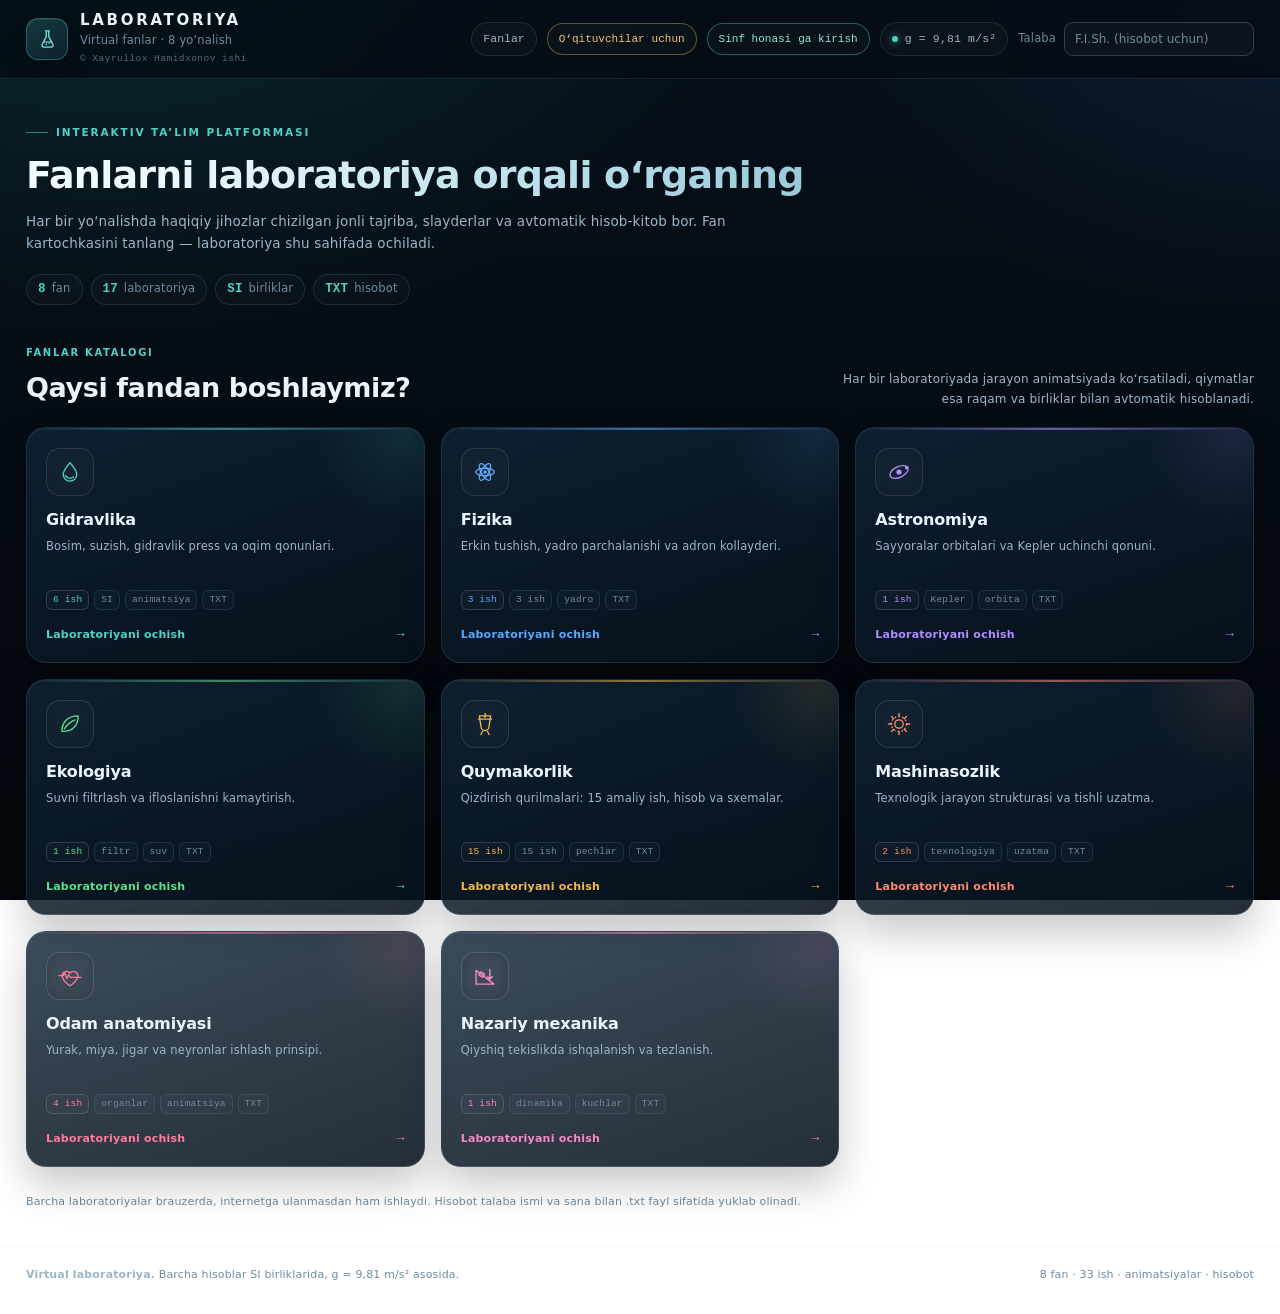
==== commit 80724b58: "Rename the hydro subject display name to Gidravlika" ====
--- a/index.html
+++ b/index.html
@@ -4,7 +4,7 @@
 <meta charset="UTF-8">
 <meta name="viewport" content="width=device-width, initial-scale=1.0">
 <title>Virtual laboratoriya — fanlar to‘plami</title>
-<meta name="description" content="8 fan bo‘yicha interaktiv virtual laboratoriyalar: gidrostatika, fizika, astronomiya, ekologiya, quymakorlik, mashinasozlik, nazariy mexanika va odam anatomiyasi. Animatsiyalar, SI birliklar va hisobotlar.">
+<meta name="description" content="8 fan bo‘yicha interaktiv virtual laboratoriyalar: gidravlika, fizika, astronomiya, ekologiya, quymakorlik, mashinasozlik, nazariy mexanika va odam anatomiyasi. Animatsiyalar, SI birliklar va hisobotlar.">
 <style>
 :root{
   --bg:#050d15;
@@ -585,6 +585,13 @@
 .tp-err{margin:0 0 12px;padding:9px 11px;border-radius:10px;border:1px solid rgba(255,107,107,.35);background:rgba(255,107,107,.08);color:#ffb0b0;font-size:11.5px;line-height:1.5}
 .tp-hint{margin-top:14px;font-size:11px;line-height:1.65;color:var(--dim)}
 .tp-hint b{color:var(--muted);font-family:var(--mono);font-weight:600}
+.tp-net{margin:12px 0 0;padding:9px 11px;border-radius:10px;border:1px solid var(--line);background:rgba(255,255,255,.02);color:var(--muted);font-size:11.5px;line-height:1.5}
+.tp-net[hidden]{display:none}
+.tp-net.err{border-color:rgba(255,107,107,.35);background:rgba(255,107,107,.08);color:#ffb0b0}
+.cr-net{color:var(--dim)}
+.cr-net.ok{color:#8ff1e8}
+.cr-net.warn{color:#f3c46d}
+.cr-net.bad{color:#ffb0b0}
 .tp-user{display:flex;align-items:center;justify-content:space-between;gap:12px;flex-wrap:wrap;margin-bottom:14px;font-size:12px;color:var(--muted)}
 .tp-user b{color:var(--ink)}
 .tp-linkbtn{border:1px solid var(--line);background:transparent;color:var(--dim);border-radius:9px;padding:6px 10px;font-size:10.5px;cursor:pointer}
@@ -879,7 +886,7 @@
 <div class="view" id="hydro-view">
 <section class="hero">
   <button class="back-link" type="button" data-home>← Barcha fanlar</button>
-  <div class="kicker">Gidrostatika · 6 ta laboratoriya</div>
+  <div class="kicker">Gidravlika · 6 ta laboratoriya</div>
   <h2>Suyuqlik bosimi, suzish va oqimni jonli kuzating</h2>
   <p>Har bir ishda laboratoriya jihozlari chizilgan. Slayderlarni suring, porshenni bosing yoki menzurkani ko‘taring — jarayon animatsiyada ko‘rsatiladi, barcha qiymatlar esa formula bo‘yicha avtomatik hisoblanib, raqam va birliklar bilan chiqadi.</p>
   <div class="hero-stats">
@@ -1660,9 +1667,10 @@
         <input id="join-name" type="text" placeholder="F.I.Sh." maxlength="60">
       </label>
       <p class="tp-err" id="join-err" hidden></p>
+      <p class="tp-net" id="join-status" hidden></p>
       <button class="btn primary wide" type="submit">Sinf honasiga kirish</button>
     </form>
-    <p class="tp-hint">Sinf honasi kodini o‘qituvchidan oling. Demo versiyada sinf honasi shu brauzerda yaratilgan bo‘lsa ochiladi.</p>
+    <p class="tp-hint">Kodni o‘qituvchidan oling. Kodni kiritgach talaba boshqa qurilmadan ham sinf honasiga ulanadi; o‘qituvchi sinf honasini ochiq turishi kerak.</p>
   </div>
 </div>
 
@@ -1699,6 +1707,7 @@
 <script src="heating-b.js"></script>
 <script src="physics-labs.js"></script>
 <script src="quiz.js"></script>
+<script src="peerjs.min.js"></script>
 <script src="teacher.js"></script>
 <script type="module" src="anatomy3d.js"></script>
 </body>
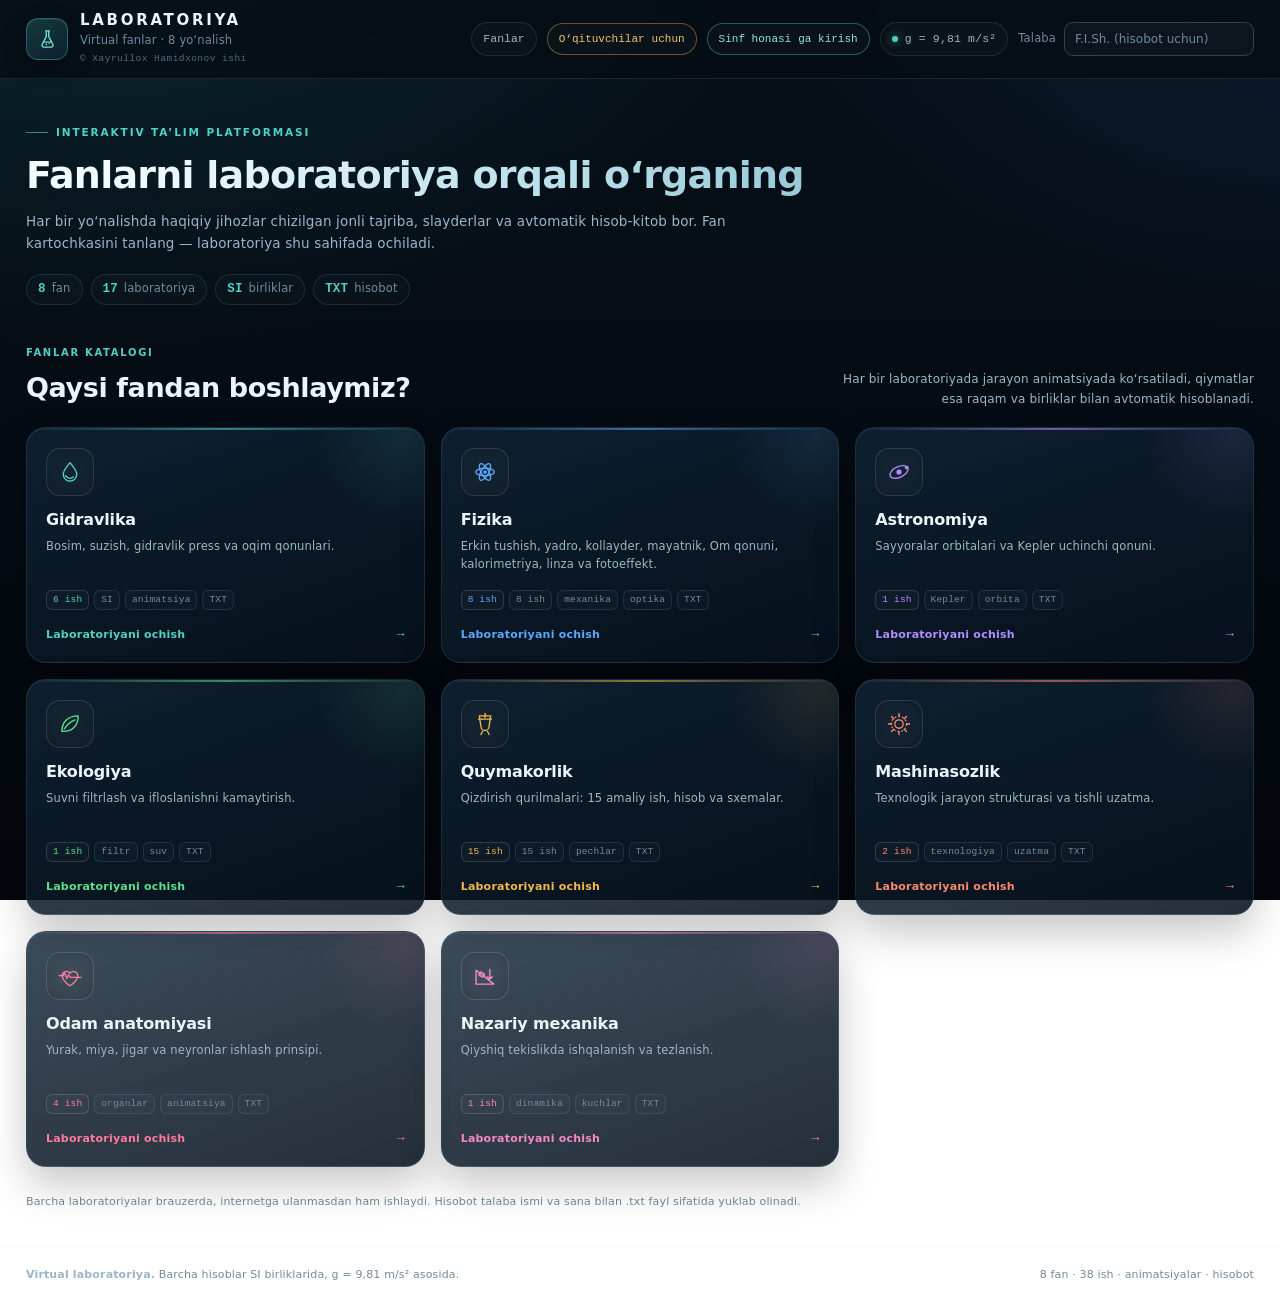
==== commit 50c12f7d: "Add five university physics labs: pendulum, Ohm, calorimetry, lens, photoeffect Extend the physics s" ====
--- a/index.html
+++ b/index.html
@@ -644,6 +644,8 @@
 }
 .tp-copy:hover{background:rgba(79,209,197,.12)}
 .tp-room-meta{display:flex;flex-wrap:wrap;gap:6px 16px;margin-top:7px;font-size:11px;color:var(--dim)}
+.tp-help{margin-top:8px;font-size:11.5px;line-height:1.5;color:#f8d79c}
+.tp-help a{color:inherit;text-decoration:underline;white-space:nowrap}
 .cr-head{margin-bottom:16px}
 .cr-head h2{font-size:19px;line-height:1.3}
 .cr-head p{margin-top:7px;font-size:12px;line-height:1.6;color:var(--muted)}
@@ -667,6 +669,17 @@
   word-break:break-word;
 }
 .cr-formula b{color:var(--teal);font-weight:600}
+.cr-checks{list-style:none;margin:0;padding:0;display:flex;flex-direction:column;gap:6px}
+.cr-checks li{
+  position:relative;padding:6px 8px 6px 26px;border-radius:8px;
+  font-size:11.5px;line-height:1.45;color:#cfe6f3;background:rgba(255,255,255,.02);
+}
+.cr-checks li::before{position:absolute;left:9px;top:6px;font-weight:700}
+.cr-checks li.ok::before{content:"✓";color:#3FD0A3}
+.cr-checks li.warn::before{content:"!";color:#FFC24B}
+.cr-checks li.danger::before{content:"!";color:#FF7A7A}
+.cr-checks li.warn{color:#f6dfae;background:rgba(255,194,75,.06)}
+.cr-checks li.danger{color:#ffc2c2;background:rgba(255,122,122,.1)}
 
 .air-variant{display:flex;align-items:center;gap:10px;margin-bottom:4px}
 .air-variant select{
@@ -1685,6 +1698,7 @@
           <button class="tp-copy" id="cr-copy" type="button">Nusxalash</button>
         </div>
         <div class="tp-room-meta" id="cr-meta"></div>
+        <p class="tp-help">Agar laboratoriyada muammo bo‘lsa, administratorlarga murojaat qiling: <a href="tel:+998940003053">94 000 30 53</a></p>
       </div>
       <button class="tp-close" type="button" data-tp-close="classroom" aria-label="Yopish">×</button>
     </div>
@@ -1700,15 +1714,16 @@
 </footer>
 
 <noscript>Bu dastur ishlashi uchun brauzerda JavaScript yoqilgan bo‘lishi kerak.</noscript>
-<script src="app.js"></script>
-<script src="subjects.js"></script>
-<script src="heating-core.js"></script>
-<script src="heating-a.js"></script>
-<script src="heating-b.js"></script>
-<script src="physics-labs.js"></script>
-<script src="quiz.js"></script>
+<script src="app.js?v=20261120"></script>
+<script src="subjects.js?v=20261120"></script>
+<script src="heating-core.js?v=20261120"></script>
+<script src="heating-a.js?v=20261120"></script>
+<script src="heating-b.js?v=20261120"></script>
+<script src="physics-labs.js?v=20261120"></script>
+<script src="physics-labs-3.js?v=20261121"></script>
+<script src="quiz.js?v=20261120"></script>
 <script src="peerjs.min.js"></script>
-<script src="teacher.js"></script>
-<script type="module" src="anatomy3d.js"></script>
+<script src="teacher.js?v=20261120"></script>
+<script type="module" src="anatomy3d.js?v=20261120"></script>
 </body>
 </html>
